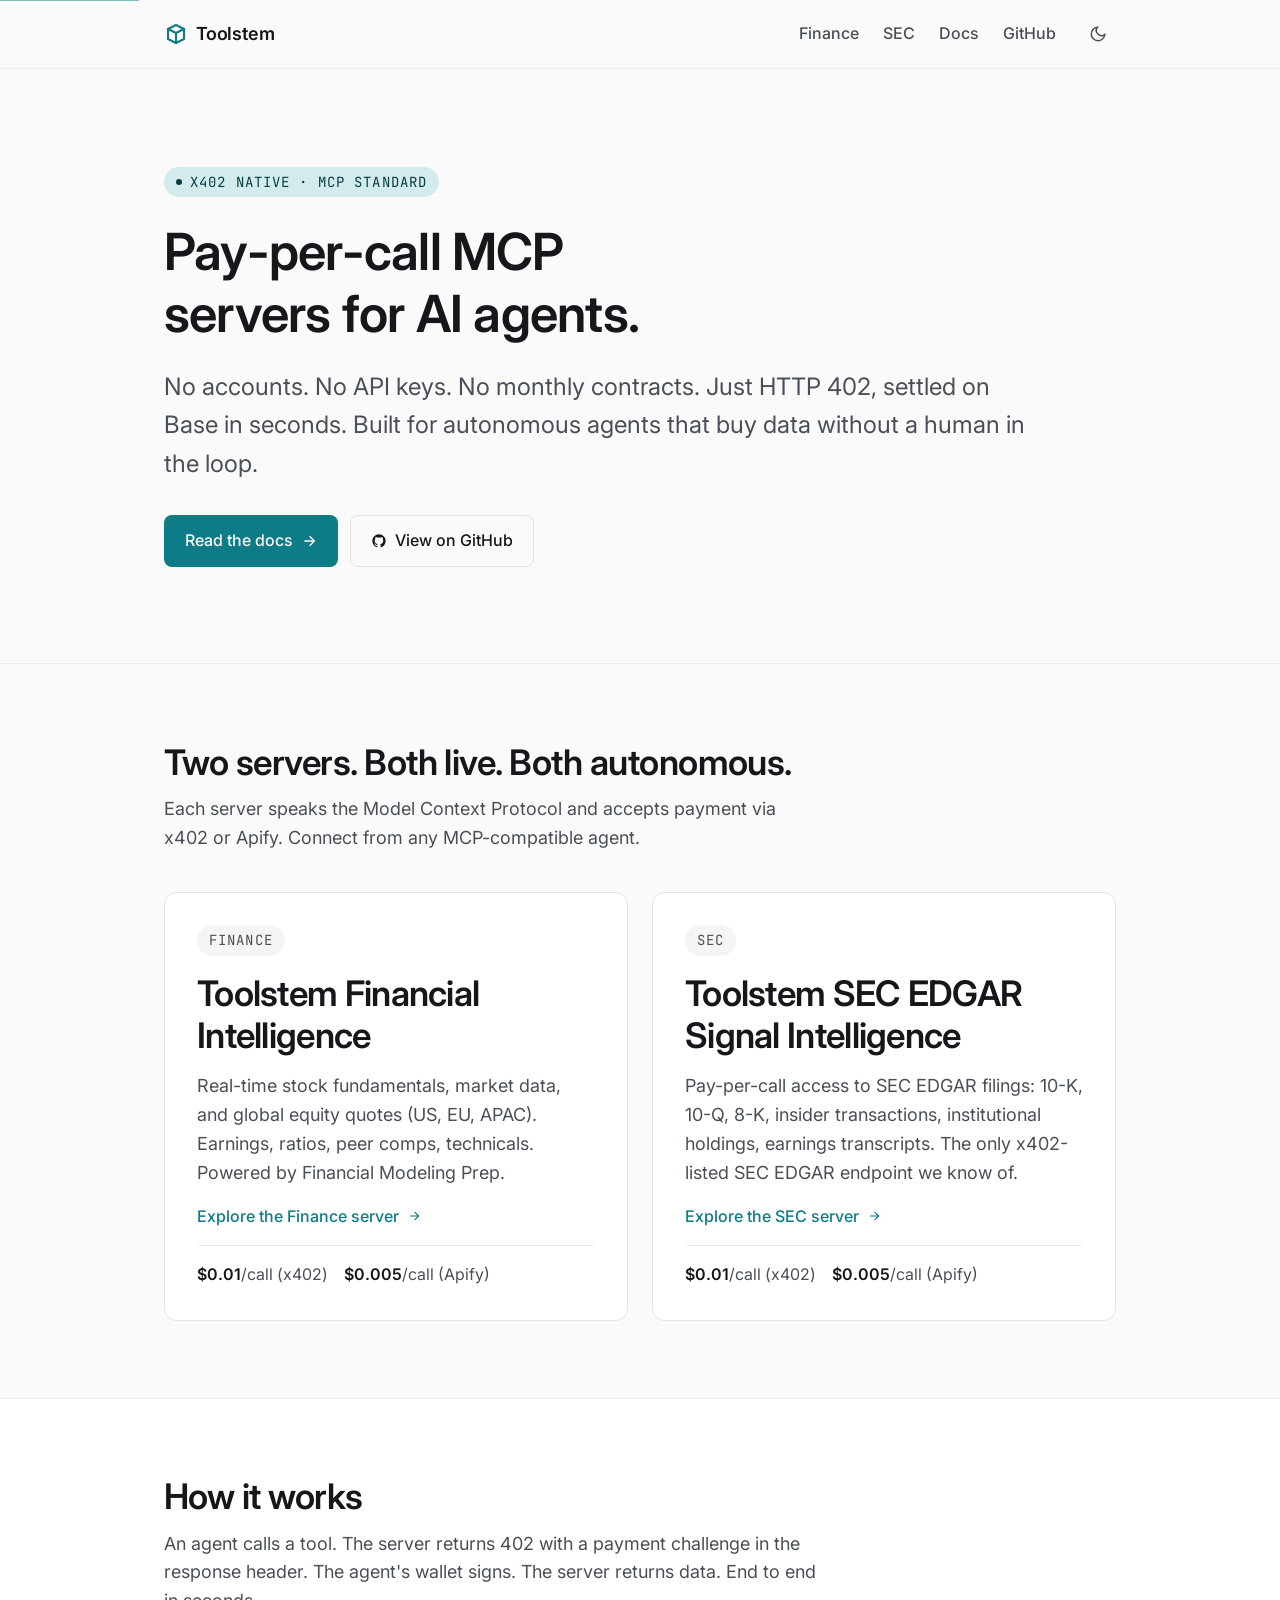
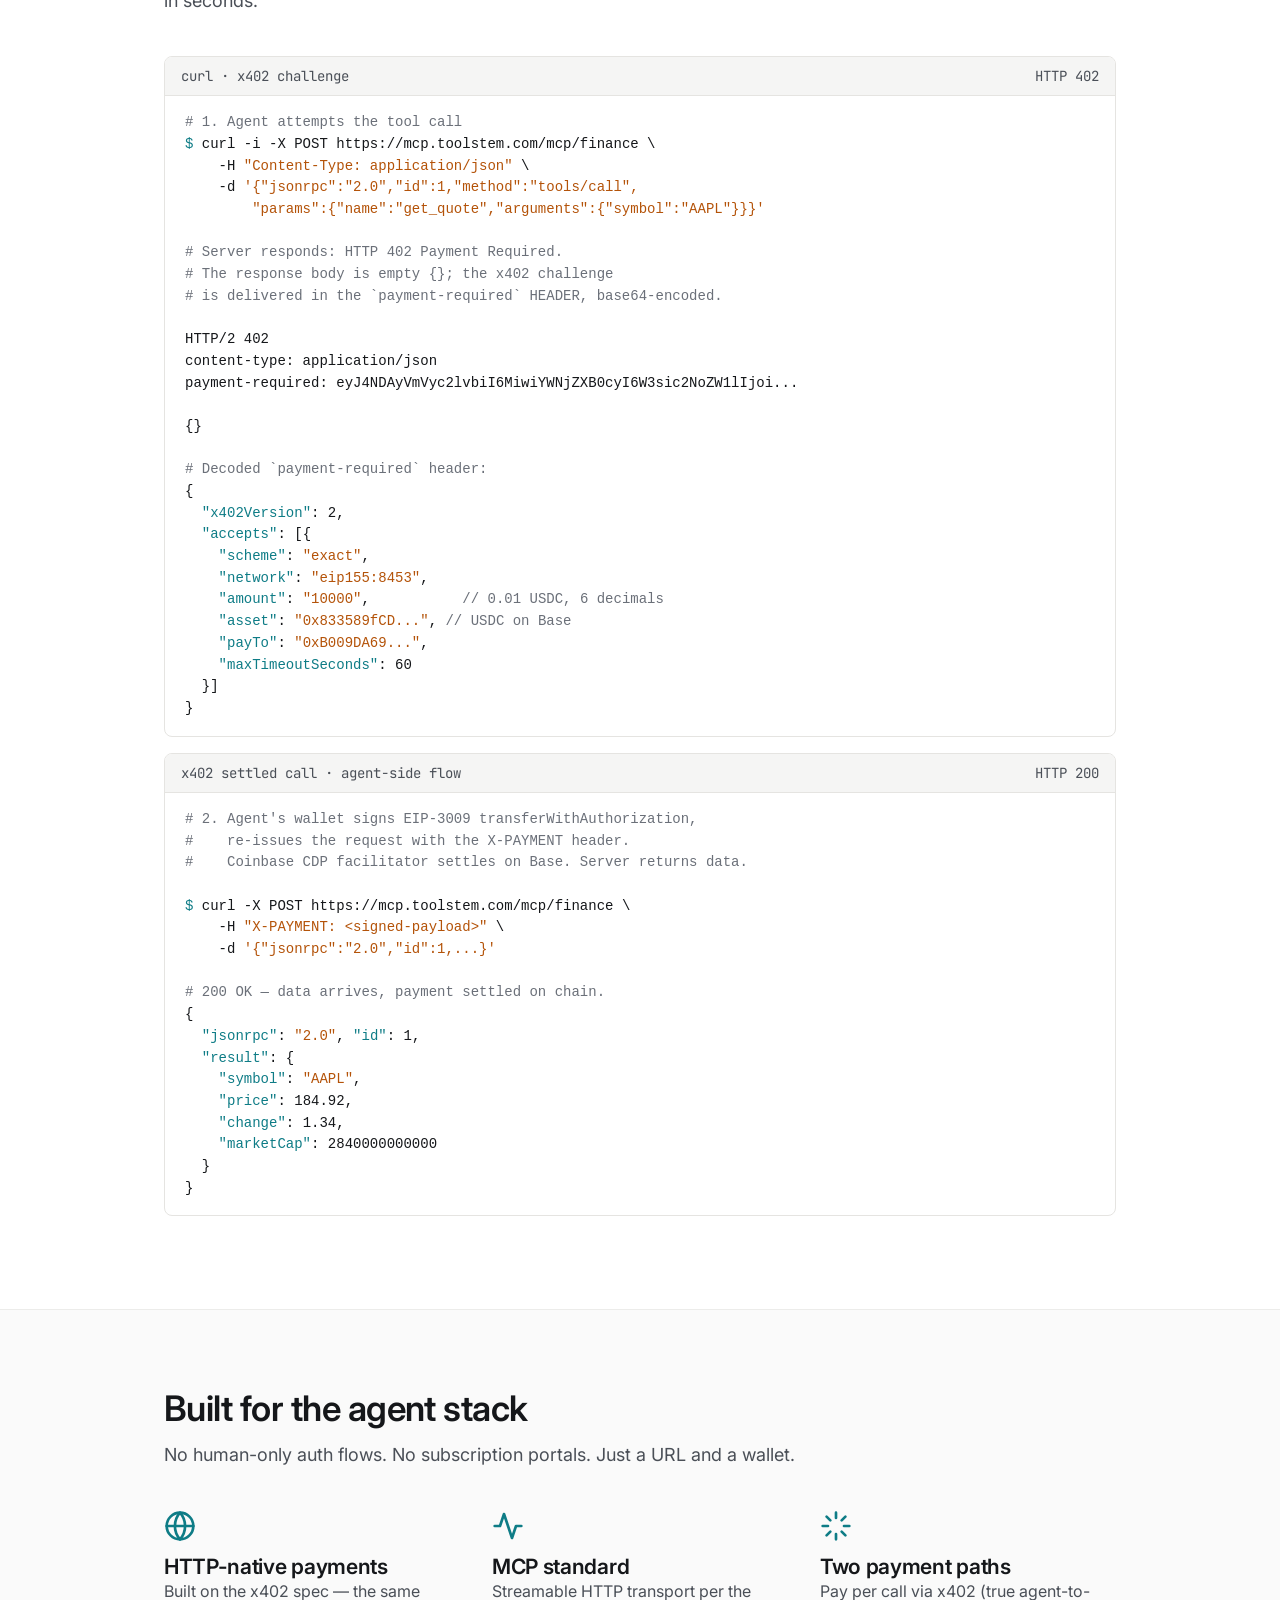
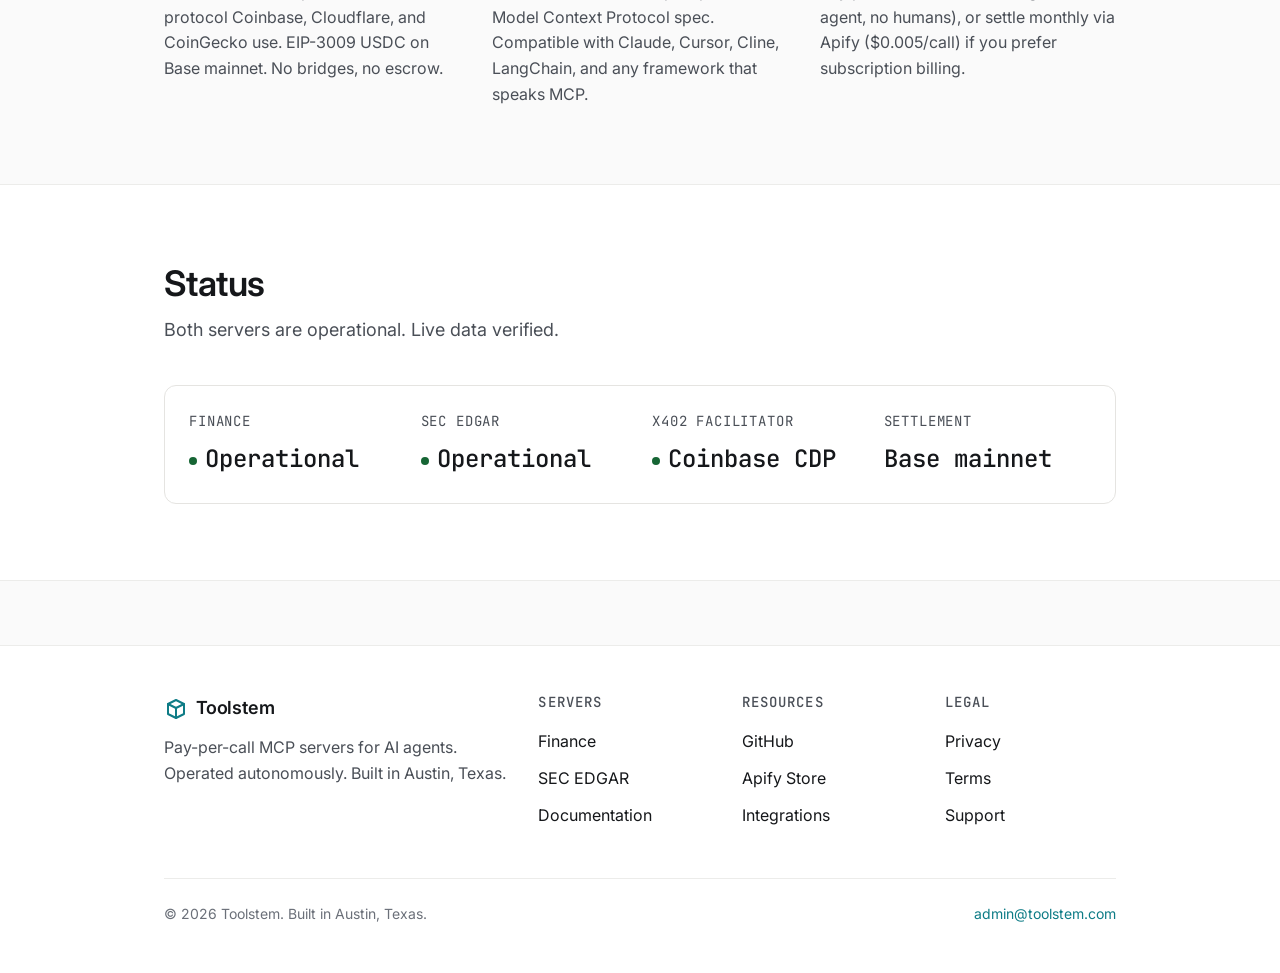
==== index.html @ beed5063 "Initial site deploy" ====
<!DOCTYPE html>
<html lang="en">
<head>
  <meta charset="UTF-8">
  <meta name="viewport" content="width=device-width, initial-scale=1.0">
  <title>Toolstem — Pay-per-call MCP servers for AI agents</title>
  <meta name="description" content="Pay-per-call MCP servers for autonomous AI agents. No accounts. No API keys. Just HTTP 402, settled in seconds on Base. Financial data and SEC EDGAR endpoints.">
  <meta property="og:title" content="Toolstem — Pay-per-call MCP servers for AI agents">
  <meta property="og:description" content="Pay-per-call MCP servers for autonomous AI agents. No accounts. No API keys. Just HTTP 402, settled in seconds on Base. Financial data and SEC EDGAR endpoints.">
  <meta property="og:type" content="website">
  <meta name="twitter:card" content="summary">
  <link rel="icon" type="image/svg+xml" href="/favicon.svg">
  <link rel="canonical" href="https://toolstem.com/">
  <meta property="og:url" content="https://toolstem.com/">
  <link rel="preconnect" href="https://fonts.googleapis.com">
  <link rel="preconnect" href="https://fonts.gstatic.com" crossorigin>
  <link rel="preload" as="style" href="https://fonts.googleapis.com/css2?family=Inter:wght@400;500;600;700&family=JetBrains+Mono:wght@400;500&display=swap">
  <link href="https://fonts.googleapis.com/css2?family=Inter:wght@400;500;600;700&family=JetBrains+Mono:wght@400;500&display=swap" rel="stylesheet">
  <link rel="stylesheet" href="/styles.css">
  <script>
    // Theme bootstrap (runs before paint to avoid flash)
    (function() {
      var t = (window.matchMedia && matchMedia('(prefers-color-scheme:dark)').matches) ? 'dark' : 'light';
      document.documentElement.setAttribute('data-theme', t);
    })();
  </script>
</head>
<body>
<a href="#main" class="skip-link">Skip to content</a>
<header class="site-header">
  <div class="container site-header__inner">
    <a href="/" class="site-header__brand" aria-label="Toolstem home">
      <svg viewBox="0 0 24 24" fill="none" stroke="currentColor" stroke-width="2" stroke-linecap="round" stroke-linejoin="round" aria-hidden="true">
        <path d="M4 7 L12 3 L20 7 L20 17 L12 21 L4 17 Z"/>
        <path d="M4 7 L12 11 L20 7"/>
        <path d="M12 11 L12 21"/>
      </svg>
      <span>Toolstem</span>
    </a>
    <button type="button" class="nav-toggle" data-nav-toggle aria-expanded="false" aria-controls="site-nav" aria-label="Toggle navigation menu">
      <svg width="20" height="20" viewBox="0 0 24 24" fill="none" stroke="currentColor" stroke-width="2" stroke-linecap="round" aria-hidden="true">
        <line x1="3" y1="6" x2="21" y2="6"/><line x1="3" y1="12" x2="21" y2="12"/><line x1="3" y1="18" x2="21" y2="18"/>
      </svg>
    </button>
    <nav class="site-nav" id="site-nav" aria-label="Primary">
      <a href="/finance/">Finance</a>
      <a href="/sec/">SEC</a>
      <a href="/docs/">Docs</a>
      <a href="https://github.com/toolstem" rel="noopener noreferrer">GitHub</a>
      <button type="button" class="theme-toggle" data-theme-toggle aria-label="Toggle dark mode">
        <svg width="18" height="18" viewBox="0 0 24 24" fill="none" stroke="currentColor" stroke-width="2" aria-hidden="true">
          <path d="M21 12.79A9 9 0 1 1 11.21 3 7 7 0 0 0 21 12.79z"/>
        </svg>
      </button>
    </nav>
  </div>
</header>

<main id="main">

<section class="hero">
  <div class="container">
    <span class="hero__eyebrow">x402 native · MCP standard</span>
    <h1>Pay-per-call MCP servers for AI&nbsp;agents.</h1>
    <p class="hero__lede">
      No accounts. No API keys. No monthly contracts.
      Just HTTP 402, settled on Base in seconds.
      Built for autonomous agents that buy data without a human in the loop.
    </p>
    <div class="hero__cta">
      <a href="/docs/" class="btn btn--primary">
        Read the docs
        <svg viewBox="0 0 24 24" fill="none" stroke="currentColor" stroke-width="2"><path d="M5 12h14M13 5l7 7-7 7"/></svg>
      </a>
      <a href="https://github.com/toolstem" rel="noopener" class="btn btn--ghost">
        <svg viewBox="0 0 24 24" fill="currentColor" stroke="none"><path d="M12 2C6.477 2 2 6.477 2 12c0 4.42 2.865 8.166 6.839 9.489.5.092.682-.217.682-.482 0-.237-.009-.866-.014-1.7-2.782.603-3.369-1.342-3.369-1.342-.454-1.155-1.11-1.462-1.11-1.462-.908-.62.069-.608.069-.608 1.003.07 1.531 1.03 1.531 1.03.892 1.529 2.341 1.087 2.91.832.092-.647.35-1.088.636-1.338-2.22-.253-4.555-1.11-4.555-4.943 0-1.091.39-1.984 1.029-2.682-.103-.253-.446-1.27.098-2.647 0 0 .84-.269 2.75 1.025A9.578 9.578 0 0112 6.836c.85.004 1.705.114 2.504.336 1.909-1.294 2.748-1.025 2.748-1.025.546 1.378.202 2.394.1 2.647.64.698 1.028 1.591 1.028 2.682 0 3.842-2.339 4.687-4.566 4.935.359.309.678.92.678 1.852 0 1.336-.012 2.415-.012 2.743 0 .267.18.578.688.48C19.137 20.163 22 16.418 22 12c0-5.523-4.477-10-10-10z"/></svg>
        View on GitHub
      </a>
    </div>
  </div>
</section>

<section class="products">
  <div class="container">
    <h2 class="section__title">Two servers. Both live. Both autonomous.</h2>
    <p class="section__lede">Each server speaks the Model Context Protocol and accepts payment via x402 or Apify. Connect from any MCP-compatible agent.</p>
    <div class="products__grid">
      <article class="product-card">
        <span class="product-card__tag">Finance</span>
        <h3>Toolstem Financial Intelligence</h3>
        <p>Real-time stock fundamentals, market data, and global equity quotes (US, EU, APAC). Earnings, ratios, peer comps, technicals. Powered by Financial Modeling Prep.</p>
        <a href="/finance/" class="product-card__link">
          Explore the Finance server
          <svg viewBox="0 0 24 24" fill="none" stroke="currentColor" stroke-width="2"><path d="M5 12h14M13 5l7 7-7 7"/></svg>
        </a>
        <div class="product-card__meta">
          <span><strong>$0.01</strong>/call (x402)</span>
          <span><strong>$0.005</strong>/call (Apify)</span>
        </div>
      </article>
      <article class="product-card">
        <span class="product-card__tag">SEC</span>
        <h3>Toolstem SEC EDGAR Signal Intelligence</h3>
        <p>Pay-per-call access to SEC EDGAR filings: 10-K, 10-Q, 8-K, insider transactions, institutional holdings, earnings transcripts. The only x402-listed SEC EDGAR endpoint we know of.</p>
        <a href="/sec/" class="product-card__link">
          Explore the SEC server
          <svg viewBox="0 0 24 24" fill="none" stroke="currentColor" stroke-width="2"><path d="M5 12h14M13 5l7 7-7 7"/></svg>
        </a>
        <div class="product-card__meta">
          <span><strong>$0.01</strong>/call (x402)</span>
          <span><strong>$0.005</strong>/call (Apify)</span>
        </div>
      </article>
    </div>
  </div>
</section>

<section class="section section--alt">
  <div class="container">
    <h2 class="section__title">How it works</h2>
    <p class="section__lede">An agent calls a tool. The server returns 402 with a payment challenge in the response header. The agent's wallet signs. The server returns data. End to end in seconds.</p>

    <div class="code-block">
      <div class="code-block__header">
        <span>curl · x402 challenge</span>
        <span>HTTP 402</span>
      </div>
<pre><code><span class="cmt"># 1. Agent attempts the tool call</span>
<span class="kw">$</span> curl -i -X POST https://mcp.toolstem.com/mcp/finance \
    -H <span class="str">"Content-Type: application/json"</span> \
    -d <span class="str">'{"jsonrpc":"2.0","id":1,"method":"tools/call",
        "params":{"name":"get_quote","arguments":{"symbol":"AAPL"}}}'</span>

<span class="cmt"># Server responds: HTTP 402 Payment Required.
# The response body is empty {}; the x402 challenge
# is delivered in the `payment-required` HEADER, base64-encoded.</span>

HTTP/2 402
content-type: application/json
payment-required: eyJ4NDAyVmVyc2lvbiI6MiwiYWNjZXB0cyI6W3sic2NoZW1lIjoi...

{}

<span class="cmt"># Decoded `payment-required` header:</span>
{
  <span class="kw">"x402Version"</span>: 2,
  <span class="kw">"accepts"</span>: [{
    <span class="kw">"scheme"</span>: <span class="str">"exact"</span>,
    <span class="kw">"network"</span>: <span class="str">"eip155:8453"</span>,
    <span class="kw">"amount"</span>: <span class="str">"10000"</span>,           <span class="cmt">// 0.01 USDC, 6 decimals</span>
    <span class="kw">"asset"</span>: <span class="str">"0x833589fCD..."</span>, <span class="cmt">// USDC on Base</span>
    <span class="kw">"payTo"</span>: <span class="str">"0xB009DA69..."</span>,
    <span class="kw">"maxTimeoutSeconds"</span>: 60
  }]
}</code></pre>
    </div>

    <div class="code-block">
      <div class="code-block__header">
        <span>x402 settled call · agent-side flow</span>
        <span>HTTP 200</span>
      </div>
<pre><code><span class="cmt"># 2. Agent's wallet signs EIP-3009 transferWithAuthorization,
#    re-issues the request with the X-PAYMENT header.
#    Coinbase CDP facilitator settles on Base. Server returns data.</span>

<span class="kw">$</span> curl -X POST https://mcp.toolstem.com/mcp/finance \
    -H <span class="str">"X-PAYMENT: &lt;signed-payload&gt;"</span> \
    -d <span class="str">'{"jsonrpc":"2.0","id":1,...}'</span>

<span class="cmt"># 200 OK — data arrives, payment settled on chain.</span>
{
  <span class="kw">"jsonrpc"</span>: <span class="str">"2.0"</span>, <span class="kw">"id"</span>: 1,
  <span class="kw">"result"</span>: {
    <span class="kw">"symbol"</span>: <span class="str">"AAPL"</span>,
    <span class="kw">"price"</span>: 184.92,
    <span class="kw">"change"</span>: 1.34,
    <span class="kw">"marketCap"</span>: 2840000000000
  }
}</code></pre>
    </div>
  </div>
</section>

<section class="section">
  <div class="container">
    <h2 class="section__title">Built for the agent stack</h2>
    <p class="section__lede">No human-only auth flows. No subscription portals. Just a URL and a wallet.</p>
    <div class="features">
      <div class="feature">
        <div class="feature__icon">
          <svg viewBox="0 0 24 24" fill="none" stroke="currentColor" stroke-width="2" stroke-linecap="round" stroke-linejoin="round" width="32" height="32"><circle cx="12" cy="12" r="10"/><path d="M2 12h20M12 2a15 15 0 010 20M12 2a15 15 0 000 20"/></svg>
        </div>
        <h3>HTTP-native payments</h3>
        <p>Built on the x402 spec — the same protocol Coinbase, Cloudflare, and CoinGecko use. EIP-3009 USDC on Base mainnet. No bridges, no escrow.</p>
      </div>
      <div class="feature">
        <div class="feature__icon">
          <svg viewBox="0 0 24 24" fill="none" stroke="currentColor" stroke-width="2" stroke-linecap="round" stroke-linejoin="round" width="32" height="32"><polyline points="22 12 18 12 15 21 9 3 6 12 2 12"/></svg>
        </div>
        <h3>MCP standard</h3>
        <p>Streamable HTTP transport per the Model Context Protocol spec. Compatible with Claude, Cursor, Cline, LangChain, and any framework that speaks MCP.</p>
      </div>
      <div class="feature">
        <div class="feature__icon">
          <svg viewBox="0 0 24 24" fill="none" stroke="currentColor" stroke-width="2" stroke-linecap="round" stroke-linejoin="round" width="32" height="32"><path d="M12 2v4M12 18v4M4.93 4.93l2.83 2.83M16.24 16.24l2.83 2.83M2 12h4M18 12h4M4.93 19.07l2.83-2.83M16.24 7.76l2.83-2.83"/></svg>
        </div>
        <h3>Two payment paths</h3>
        <p>Pay per call via x402 (true agent-to-agent, no humans), or settle monthly via Apify ($0.005/call) if you prefer subscription billing.</p>
      </div>
    </div>
  </div>
</section>

<section class="section section--alt">
  <div class="container">
    <h2 class="section__title">Status</h2>
    <p class="section__lede">Both servers are operational. Live data verified.</p>
    <div class="status-row">
      <div class="status-cell">
        <div class="status-cell__label">Finance</div>
        <div class="status-cell__value status-cell__value--ok">Operational</div>
      </div>
      <div class="status-cell">
        <div class="status-cell__label">SEC EDGAR</div>
        <div class="status-cell__value status-cell__value--ok">Operational</div>
      </div>
      <div class="status-cell">
        <div class="status-cell__label">x402 facilitator</div>
        <div class="status-cell__value status-cell__value--ok">Coinbase CDP</div>
      </div>
      <div class="status-cell">
        <div class="status-cell__label">Settlement</div>
        <div class="status-cell__value">Base mainnet</div>
      </div>
    </div>
  </div>
</section>

</main>
<footer class="site-footer">
  <div class="container">
    <div class="site-footer__grid">
      <div class="site-footer__brand">
        <a href="/" class="site-header__brand">
          <svg viewBox="0 0 24 24" fill="none" stroke="currentColor" stroke-width="2" stroke-linecap="round" stroke-linejoin="round" aria-hidden="true" width="20" height="20">
            <path d="M4 7 L12 3 L20 7 L20 17 L12 21 L4 17 Z"/>
            <path d="M4 7 L12 11 L20 7"/>
            <path d="M12 11 L12 21"/>
          </svg>
          <span>Toolstem</span>
        </a>
        <p>Pay-per-call MCP servers for AI agents. Operated autonomously. Built in Austin, Texas.</p>
      </div>
      <nav class="footer-col" aria-label="Servers">
        <h2 class="footer-col__heading">Servers</h2>
        <ul>
          <li><a href="/finance/">Finance</a></li>
          <li><a href="/sec/">SEC EDGAR</a></li>
          <li><a href="/docs/">Documentation</a></li>
        </ul>
      </nav>
      <nav class="footer-col" aria-label="Resources">
        <h2 class="footer-col__heading">Resources</h2>
        <ul>
          <li><a href="https://github.com/toolstem" rel="noopener noreferrer">GitHub</a></li>
          <li><a href="https://apify.com/toolstem" rel="noopener noreferrer">Apify Store</a></li>
          <li><a href="/docs/#integrations">Integrations</a></li>
        </ul>
      </nav>
      <nav class="footer-col" aria-label="Legal">
        <h2 class="footer-col__heading">Legal</h2>
        <ul>
          <li><a href="/privacy/">Privacy</a></li>
          <li><a href="/terms/">Terms</a></li>
          <li><a href="/support/">Support</a></li>
        </ul>
      </nav>
    </div>
    <div class="site-footer__bottom">
      <span>© 2026 Toolstem. Built in Austin, Texas.</span>
      <span><a href="mailto:admin@toolstem.com">admin@toolstem.com</a></span>
    </div>
  </div>
</footer>

<script>// Theme toggle (in-memory only, sandbox-safe) + mobile nav drawer
(function () {
  var root = document.documentElement;

  function setTheme(t) {
    root.setAttribute('data-theme', t);
    var btn = document.querySelector('[data-theme-toggle]');
    if (btn) btn.setAttribute('aria-label', 'Switch to ' + (t === 'dark' ? 'light' : 'dark') + ' mode');
  }

  document.addEventListener('click', function (e) {
    var tt = e.target.closest('[data-theme-toggle]');
    if (tt) {
      var current = root.getAttribute('data-theme') || (matchMedia('(prefers-color-scheme:dark)').matches ? 'dark' : 'light');
      setTheme(current === 'dark' ? 'light' : 'dark');
      return;
    }
    var navBtn = e.target.closest('[data-nav-toggle]');
    if (navBtn) {
      var nav = document.getElementById('site-nav');
      if (nav) {
        var open = nav.classList.toggle('site-nav--open');
        navBtn.setAttribute('aria-expanded', open ? 'true' : 'false');
      }
      return;
    }
  });

  // Close nav when a link is clicked (mobile)
  document.addEventListener('click', function (e) {
    if (e.target.closest('#site-nav a')) {
      var nav = document.getElementById('site-nav');
      if (nav && nav.classList.contains('site-nav--open')) {
        nav.classList.remove('site-nav--open');
        var btn = document.querySelector('[data-nav-toggle]');
        if (btn) btn.setAttribute('aria-expanded', 'false');
      }
    }
  });
})();
</script>
</body>
</html>
---- styles.css ----
/* Toolstem — design tokens & base */
:root,
[data-theme='light'] {
  --text-xs: clamp(0.75rem, 0.7rem + 0.25vw, 0.875rem);
  --text-sm: clamp(0.875rem, 0.8rem + 0.35vw, 1rem);
  --text-base: clamp(1rem, 0.95rem + 0.25vw, 1.125rem);
  --text-lg: clamp(1.125rem, 1rem + 0.75vw, 1.5rem);
  --text-xl: clamp(1.5rem, 1.2rem + 1.25vw, 2.25rem);
  --text-2xl: clamp(2rem, 1.2rem + 2.5vw, 3.5rem);
  --text-3xl: clamp(2.5rem, 1rem + 4vw, 5rem);

  --space-1: 0.25rem;  --space-2: 0.5rem;   --space-3: 0.75rem;
  --space-4: 1rem;     --space-5: 1.25rem;  --space-6: 1.5rem;
  --space-8: 2rem;     --space-10: 2.5rem;  --space-12: 3rem;
  --space-16: 4rem;    --space-20: 5rem;    --space-24: 6rem;

  /* Custom palette — engineering / financial / x402-native.
     Cool slate base, single primary accent (teal-cyan that matches x402 ecosystem),
     warm-amber for x402 highlights (a nod to Coinbase orange without being it). */
  --color-bg: #fafafa;
  --color-surface: #ffffff;
  --color-surface-2: #f5f5f4;
  --color-surface-offset: #efeeec;
  --color-border: #e5e4e1;
  --color-divider: #ececea;

  --color-text: #15171a;
  --color-text-muted: #4a4f57;          /* darkened for AA contrast (was #5b6068) */
  --color-text-faint: #6b7079;          /* darkened for AA contrast (was #989ba1) */
  --color-text-inverse: #fafafa;

  --color-primary: #0e7c86;          /* x402 teal */
  --color-primary-hover: #0a5a62;
  --color-primary-active: #073e44;
  --color-primary-highlight: #d4ebee;

  --color-accent: #b45309;           /* warm amber for x402 callouts */
  --color-accent-hover: #92400e;
  --color-success: #166534;
  --color-error: #991b1b;

  --radius-sm: 0.25rem;
  --radius-md: 0.5rem;
  --radius-lg: 0.75rem;
  --radius-full: 9999px;

  --transition: 180ms cubic-bezier(0.16, 1, 0.3, 1);

  --shadow-sm: 0 1px 2px rgba(20, 22, 25, 0.05);
  --shadow-md: 0 4px 12px rgba(20, 22, 25, 0.07);
  --shadow-lg: 0 12px 32px rgba(20, 22, 25, 0.10);

  --content-narrow: 720px;
  --content-default: 1000px;
  --content-wide: 1200px;

  --font-body: 'Inter', -apple-system, BlinkMacSystemFont, 'Segoe UI', system-ui, sans-serif;
  --font-display: 'Inter', sans-serif;
  --font-mono: 'JetBrains Mono', ui-monospace, 'SF Mono', Menlo, monospace;
}

[data-theme='dark'] {
  --color-bg: #0a0b0d;
  --color-surface: #111316;
  --color-surface-2: #16191d;
  --color-surface-offset: #1c2025;
  --color-border: #2a2e34;
  --color-divider: #1f2227;

  --color-text: #e8eaed;
  --color-text-muted: #b0b4ba;          /* lightened for AA contrast (was #9aa0a6) */
  --color-text-faint: #80858c;          /* lightened for AA contrast (was #5f6368) */
  --color-text-inverse: #0a0b0d;

  --color-primary: #4fb8c2;
  --color-primary-hover: #6ec8d2;
  --color-primary-active: #2d97a1;
  --color-primary-highlight: #1a3a3e;

  --color-accent: #f59e0b;
  --color-accent-hover: #fbbf24;
  --color-success: #4ade80;
  --color-error: #f87171;

  --shadow-sm: 0 1px 2px rgba(0, 0, 0, 0.3);
  --shadow-md: 0 4px 12px rgba(0, 0, 0, 0.4);
  --shadow-lg: 0 12px 32px rgba(0, 0, 0, 0.5);
}

@media (prefers-color-scheme: dark) {
  :root:not([data-theme]) {
    --color-bg: #0a0b0d;
    --color-surface: #111316;
    --color-surface-2: #16191d;
    --color-surface-offset: #1c2025;
    --color-border: #2a2e34;
    --color-divider: #1f2227;
    --color-text: #e8eaed;
    --color-text-muted: #b0b4ba;
    --color-text-faint: #80858c;
    --color-text-inverse: #0a0b0d;
    --color-primary: #4fb8c2;
    --color-primary-hover: #6ec8d2;
    --color-primary-active: #2d97a1;
    --color-primary-highlight: #1a3a3e;
    --color-accent: #f59e0b;
    --color-accent-hover: #fbbf24;
    --color-success: #4ade80;
    --color-error: #f87171;
  }
}

/* base reset */
*, *::before, *::after { box-sizing: border-box; margin: 0; padding: 0; }
html {
  -webkit-text-size-adjust: none; text-size-adjust: none;
  -webkit-font-smoothing: antialiased; -moz-osx-font-smoothing: grayscale;
  text-rendering: optimizeLegibility; scroll-behavior: smooth;
  scroll-padding-top: var(--space-16);
}
body {
  min-height: 100dvh; line-height: 1.6;
  font-family: var(--font-body); font-size: var(--text-base);
  color: var(--color-text); background-color: var(--color-bg);
}
img, picture, video, canvas, svg { display: block; max-width: 100%; height: auto; }
input, button, textarea, select { font: inherit; color: inherit; }
button { cursor: pointer; background: none; border: none; }
h1, h2, h3, h4, h5, h6 { text-wrap: balance; line-height: 1.2; font-family: var(--font-display); font-weight: 600; letter-spacing: -0.015em; }
p, li, figcaption { text-wrap: pretty; max-width: 72ch; }
a { color: var(--color-primary); text-decoration: none; }
a:hover { color: var(--color-primary-hover); text-decoration: underline; text-underline-offset: 3px; }
::selection { background: var(--color-primary-highlight); color: var(--color-text); }
:focus-visible { outline: 2px solid var(--color-primary); outline-offset: 3px; border-radius: var(--radius-sm); }
@media (prefers-reduced-motion: reduce) {
  *, *::before, *::after { animation-duration: 0.01ms !important; transition-duration: 0.01ms !important; scroll-behavior: auto !important; }
}
a, button, [role='button'], input, textarea, select {
  transition: color var(--transition), background var(--transition), border-color var(--transition), box-shadow var(--transition);
}
.sr-only { position: absolute; width: 1px; height: 1px; padding: 0; margin: -1px; overflow: hidden; clip: rect(0,0,0,0); white-space: nowrap; }

/* Skip link for keyboard users */
.skip-link {
  position: absolute; top: 0; left: 0;
  padding: var(--space-3) var(--space-4);
  background: var(--color-primary); color: var(--color-text-inverse);
  font-size: var(--text-sm); font-weight: 500;
  text-decoration: none; border-radius: 0 0 var(--radius-md) 0;
  transform: translateY(-100%);
  z-index: 100;
}
.skip-link:focus { transform: translateY(0); color: var(--color-text-inverse); text-decoration: none; }

/* ─── layout ─── */
.container { max-width: var(--content-default); margin-inline: auto; padding-inline: var(--space-6); }
.container--wide { max-width: var(--content-wide); }
.container--narrow { max-width: var(--content-narrow); }

/* ─── header ─── */
.site-header {
  position: sticky; top: 0; z-index: 50;
  background: color-mix(in oklab, var(--color-bg) 88%, transparent);
  backdrop-filter: blur(12px);
  border-bottom: 1px solid var(--color-divider);
}
.site-header__inner {
  display: flex; align-items: center; justify-content: space-between;
  padding-block: var(--space-4);
}
.site-header__brand {
  display: flex; align-items: center; gap: var(--space-2);
  font-family: var(--font-display); font-weight: 600;
  font-size: var(--text-base); letter-spacing: -0.01em;
  color: var(--color-text); text-decoration: none;
}
.site-header__brand:hover { color: var(--color-primary); text-decoration: none; }
.site-header__brand svg { width: 24px; height: 24px; color: var(--color-primary); }
.site-nav { display: flex; align-items: center; gap: var(--space-6); }
.site-nav a { color: var(--color-text-muted); font-size: var(--text-sm); font-weight: 500; text-decoration: none; }
.site-nav a:hover { color: var(--color-text); text-decoration: none; }
.theme-toggle {
  display: inline-flex; align-items: center; justify-content: center;
  width: 36px; height: 36px; border-radius: var(--radius-md);
  color: var(--color-text-muted);
}
.theme-toggle:hover { color: var(--color-text); background: var(--color-surface-2); }
.nav-toggle {
  display: none;
  width: 40px; height: 40px;
  align-items: center; justify-content: center;
  border-radius: var(--radius-md);
  color: var(--color-text);
}
.nav-toggle:hover { background: var(--color-surface-2); }
@media (max-width: 720px) {
  .nav-toggle { display: inline-flex; }
  .site-nav {
    position: absolute; top: 100%; left: 0; right: 0;
    flex-direction: column; align-items: stretch; gap: 0;
    background: var(--color-surface);
    border-bottom: 1px solid var(--color-divider);
    padding: var(--space-2) var(--space-6) var(--space-4);
    box-shadow: var(--shadow-md);
    transform: translateY(-8px); opacity: 0; pointer-events: none;
    transition: transform var(--transition), opacity var(--transition);
  }
  .site-nav--open {
    transform: translateY(0); opacity: 1; pointer-events: auto;
  }
  .site-nav a {
    padding: var(--space-3) 0;
    border-bottom: 1px solid var(--color-divider);
    font-size: var(--text-base);
  }
  .site-nav a:last-of-type { border-bottom: none; }
  .theme-toggle { align-self: flex-start; margin-top: var(--space-2); }
}

/* ─── buttons ─── */
.btn {
  display: inline-flex; align-items: center; gap: var(--space-2);
  padding: var(--space-3) var(--space-5);
  font-size: var(--text-sm); font-weight: 500;
  border-radius: var(--radius-md);
  border: 1px solid transparent;
  text-decoration: none;
  white-space: nowrap;
}
.btn--primary { background: var(--color-primary); color: var(--color-text-inverse); }
.btn--primary:hover { background: var(--color-primary-hover); color: var(--color-text-inverse); text-decoration: none; }
.btn--ghost { color: var(--color-text); border-color: var(--color-border); }
.btn--ghost:hover { background: var(--color-surface-2); color: var(--color-text); text-decoration: none; }
.btn svg { width: 16px; height: 16px; }

/* ─── hero ─── */
.hero {
  padding-block: clamp(var(--space-12), 8vw, var(--space-24));
  border-bottom: 1px solid var(--color-divider);
}
.hero__eyebrow {
  display: inline-flex; align-items: center; gap: var(--space-2);
  padding: var(--space-1) var(--space-3);
  font-family: var(--font-mono); font-size: var(--text-xs);
  text-transform: uppercase; letter-spacing: 0.08em;
  color: var(--color-primary-active);              /* darker variant for AA contrast on highlight bg */
  background: var(--color-primary-highlight);
  border-radius: var(--radius-full);
  margin-bottom: var(--space-6);
}
[data-theme='dark'] .hero__eyebrow { color: var(--color-primary-hover); }
.hero__eyebrow::before { content: ''; width: 6px; height: 6px; border-radius: 50%; background: currentColor; }
.hero h1 {
  font-size: var(--text-2xl);
  margin-bottom: var(--space-6);
  max-width: 18ch;
}
.hero__lede {
  font-size: var(--text-lg);
  color: var(--color-text-muted);
  max-width: 60ch;
  margin-bottom: var(--space-8);
}
.hero__cta { display: flex; gap: var(--space-3); flex-wrap: wrap; }

/* ─── code blocks ─── */
.code-block {
  background: var(--color-surface);
  border: 1px solid var(--color-border);
  border-radius: var(--radius-md);
  overflow: hidden;
  font-family: var(--font-mono);
  font-size: var(--text-sm);
  margin-block: var(--space-4);
}
.code-block__header {
  display: flex; align-items: center; justify-content: space-between;
  padding: var(--space-2) var(--space-4);
  background: var(--color-surface-2);
  border-bottom: 1px solid var(--color-border);
  color: var(--color-text-muted);
  font-size: var(--text-xs);
  font-family: var(--font-mono);
}
.code-block pre {
  padding: var(--space-4) var(--space-5);
  overflow-x: auto;
  line-height: 1.55;
  font-size: 0.875rem;
  color: var(--color-text);
}
.code-block code { font-family: inherit; }
.code-block .kw { color: var(--color-primary); }
.code-block .str { color: var(--color-accent); }
.code-block .cmt { color: var(--color-text-faint); }

/* ─── product grid ─── */
.products {
  padding-block: clamp(var(--space-12), 6vw, var(--space-20));
}
.products__grid {
  display: grid; grid-template-columns: repeat(2, 1fr);
  gap: var(--space-6);
}
@media (max-width: 720px) { .products__grid { grid-template-columns: 1fr; } }
.product-card {
  background: var(--color-surface);
  border: 1px solid var(--color-border);
  border-radius: var(--radius-lg);
  padding: var(--space-8);
  display: flex; flex-direction: column; gap: var(--space-4);
  transition: border-color var(--transition), box-shadow var(--transition);
}
.product-card:hover { border-color: var(--color-primary); box-shadow: var(--shadow-md); }
.product-card__tag {
  display: inline-block; align-self: flex-start;
  padding: var(--space-1) var(--space-3);
  font-family: var(--font-mono); font-size: var(--text-xs);
  text-transform: uppercase; letter-spacing: 0.08em;
  color: var(--color-text-muted);
  background: var(--color-surface-2);
  border-radius: var(--radius-full);
}
.product-card h3 {
  font-size: var(--text-xl);
  letter-spacing: -0.02em;
}
.product-card p { color: var(--color-text-muted); }
.product-card__meta {
  display: flex; gap: var(--space-4); flex-wrap: wrap;
  font-size: var(--text-sm); color: var(--color-text-muted);
  margin-top: auto; padding-top: var(--space-4);
  border-top: 1px solid var(--color-divider);
}
.product-card__meta strong { color: var(--color-text); font-weight: 600; }
.product-card__link {
  display: inline-flex; align-items: center; gap: var(--space-2);
  color: var(--color-primary); font-size: var(--text-sm); font-weight: 500;
}
.product-card__link svg { width: 14px; height: 14px; }

/* ─── section ─── */
.section { padding-block: clamp(var(--space-12), 6vw, var(--space-20)); }
.section--alt { background: var(--color-surface); border-block: 1px solid var(--color-divider); }
.section__title { font-size: var(--text-xl); margin-bottom: var(--space-3); }
.section__lede { font-size: var(--text-base); color: var(--color-text-muted); margin-bottom: var(--space-10); max-width: 60ch; }

/* ─── feature row ─── */
.features {
  display: grid; grid-template-columns: repeat(3, 1fr);
  gap: var(--space-8);
}
@media (max-width: 800px) { .features { grid-template-columns: 1fr; gap: var(--space-6); } }
.feature h4 { font-size: var(--text-base); font-weight: 600; margin-bottom: var(--space-2); }
.feature p { font-size: var(--text-sm); color: var(--color-text-muted); }
.feature__icon {
  width: 32px; height: 32px;
  display: inline-flex; align-items: center; justify-content: center;
  margin-bottom: var(--space-3);
  color: var(--color-primary);
}

/* ─── status row ─── */
.status-row {
  display: grid; grid-template-columns: repeat(4, 1fr);
  gap: var(--space-6);
  padding: var(--space-6);
  background: var(--color-surface);
  border: 1px solid var(--color-border);
  border-radius: var(--radius-lg);
}
@media (max-width: 720px) { .status-row { grid-template-columns: repeat(2, 1fr); } }
.status-cell__label {
  font-family: var(--font-mono); font-size: var(--text-xs);
  text-transform: uppercase; letter-spacing: 0.06em;
  color: var(--color-text-muted);
  margin-bottom: var(--space-2);
}
.status-cell__value {
  font-family: var(--font-mono); font-size: var(--text-lg);
  color: var(--color-text); font-weight: 500;
}
.status-cell__value--ok::before {
  content: ''; display: inline-block; width: 8px; height: 8px;
  border-radius: 50%; background: var(--color-success);
  margin-right: var(--space-2); vertical-align: middle;
}

/* ─── integrations ─── */
.integrations {
  display: grid; grid-template-columns: repeat(auto-fit, minmax(220px, 1fr));
  gap: var(--space-4);
}
.integration {
  padding: var(--space-5);
  background: var(--color-surface);
  border: 1px solid var(--color-border);
  border-radius: var(--radius-md);
}
.integration h4 { font-size: var(--text-sm); font-weight: 600; margin-bottom: var(--space-2); }
.integration p { font-size: var(--text-xs); color: var(--color-text-muted); margin-bottom: var(--space-3); }
.integration__code {
  font-family: var(--font-mono); font-size: var(--text-xs);
  padding: var(--space-2) var(--space-3);
  background: var(--color-surface-2);
  border-radius: var(--radius-sm);
  color: var(--color-text);
  overflow-x: auto;
}

/* ─── footer ─── */
.site-footer {
  padding-block: var(--space-12);
  border-top: 1px solid var(--color-divider);
  background: var(--color-surface);
  margin-top: var(--space-16);
}
.site-footer__grid {
  display: grid; grid-template-columns: 2fr 1fr 1fr 1fr;
  gap: var(--space-8);
  margin-bottom: var(--space-12);
}
@media (max-width: 720px) {
  .site-footer__grid { grid-template-columns: 1fr 1fr; }
}
.site-footer__brand p { font-size: var(--text-sm); color: var(--color-text-muted); margin-top: var(--space-3); max-width: 36ch; }
.footer-col__heading {
  font-family: var(--font-mono); font-size: var(--text-xs);
  text-transform: uppercase; letter-spacing: 0.08em;
  color: var(--color-text-muted);
  margin-bottom: var(--space-4); font-weight: 500;
}
.footer-col ul { list-style: none; display: flex; flex-direction: column; gap: var(--space-2); }
.footer-col a { color: var(--color-text); font-size: var(--text-sm); }
.footer-col a:hover { color: var(--color-primary); }
.site-footer__bottom {
  padding-top: var(--space-6); border-top: 1px solid var(--color-divider);
  font-size: var(--text-xs); color: var(--color-text-faint);
  display: flex; justify-content: space-between; gap: var(--space-4); flex-wrap: wrap;
}

/* ─── prose (privacy/terms) ─── */
.prose { max-width: 68ch; }
.prose h1 { font-size: var(--text-xl); margin-bottom: var(--space-4); }
.prose h2 { font-size: var(--text-lg); margin-top: var(--space-10); margin-bottom: var(--space-3); }
.prose h3 { font-size: var(--text-base); margin-top: var(--space-6); margin-bottom: var(--space-2); }
.prose p, .prose ul, .prose ol { margin-bottom: var(--space-4); color: var(--color-text); }
.prose ul, .prose ol { padding-left: var(--space-6); }
.prose li { margin-bottom: var(--space-2); }
.prose strong { font-weight: 600; }
.prose code {
  font-family: var(--font-mono); font-size: 0.875em;
  padding: 0.1em 0.4em; background: var(--color-surface-2);
  border-radius: var(--radius-sm);
}
.prose hr { border: 0; border-top: 1px solid var(--color-divider); margin-block: var(--space-8); }
.prose .meta {
  font-size: var(--text-xs); color: var(--color-text-muted);
  font-family: var(--font-mono); margin-bottom: var(--space-8);
}

/* ─── tables (docs) ─── */
.table-wrap { overflow-x: auto; margin-block: var(--space-6); border: 1px solid var(--color-border); border-radius: var(--radius-md); }
table { width: 100%; border-collapse: collapse; font-size: var(--text-sm); }
th, td { padding: var(--space-3) var(--space-4); text-align: left; border-bottom: 1px solid var(--color-divider); }
th { background: var(--color-surface-2); font-weight: 600; font-size: var(--text-xs); text-transform: uppercase; letter-spacing: 0.06em; color: var(--color-text-muted); }
tr:last-child td { border-bottom: none; }
td code { font-family: var(--font-mono); font-size: 0.875em; }
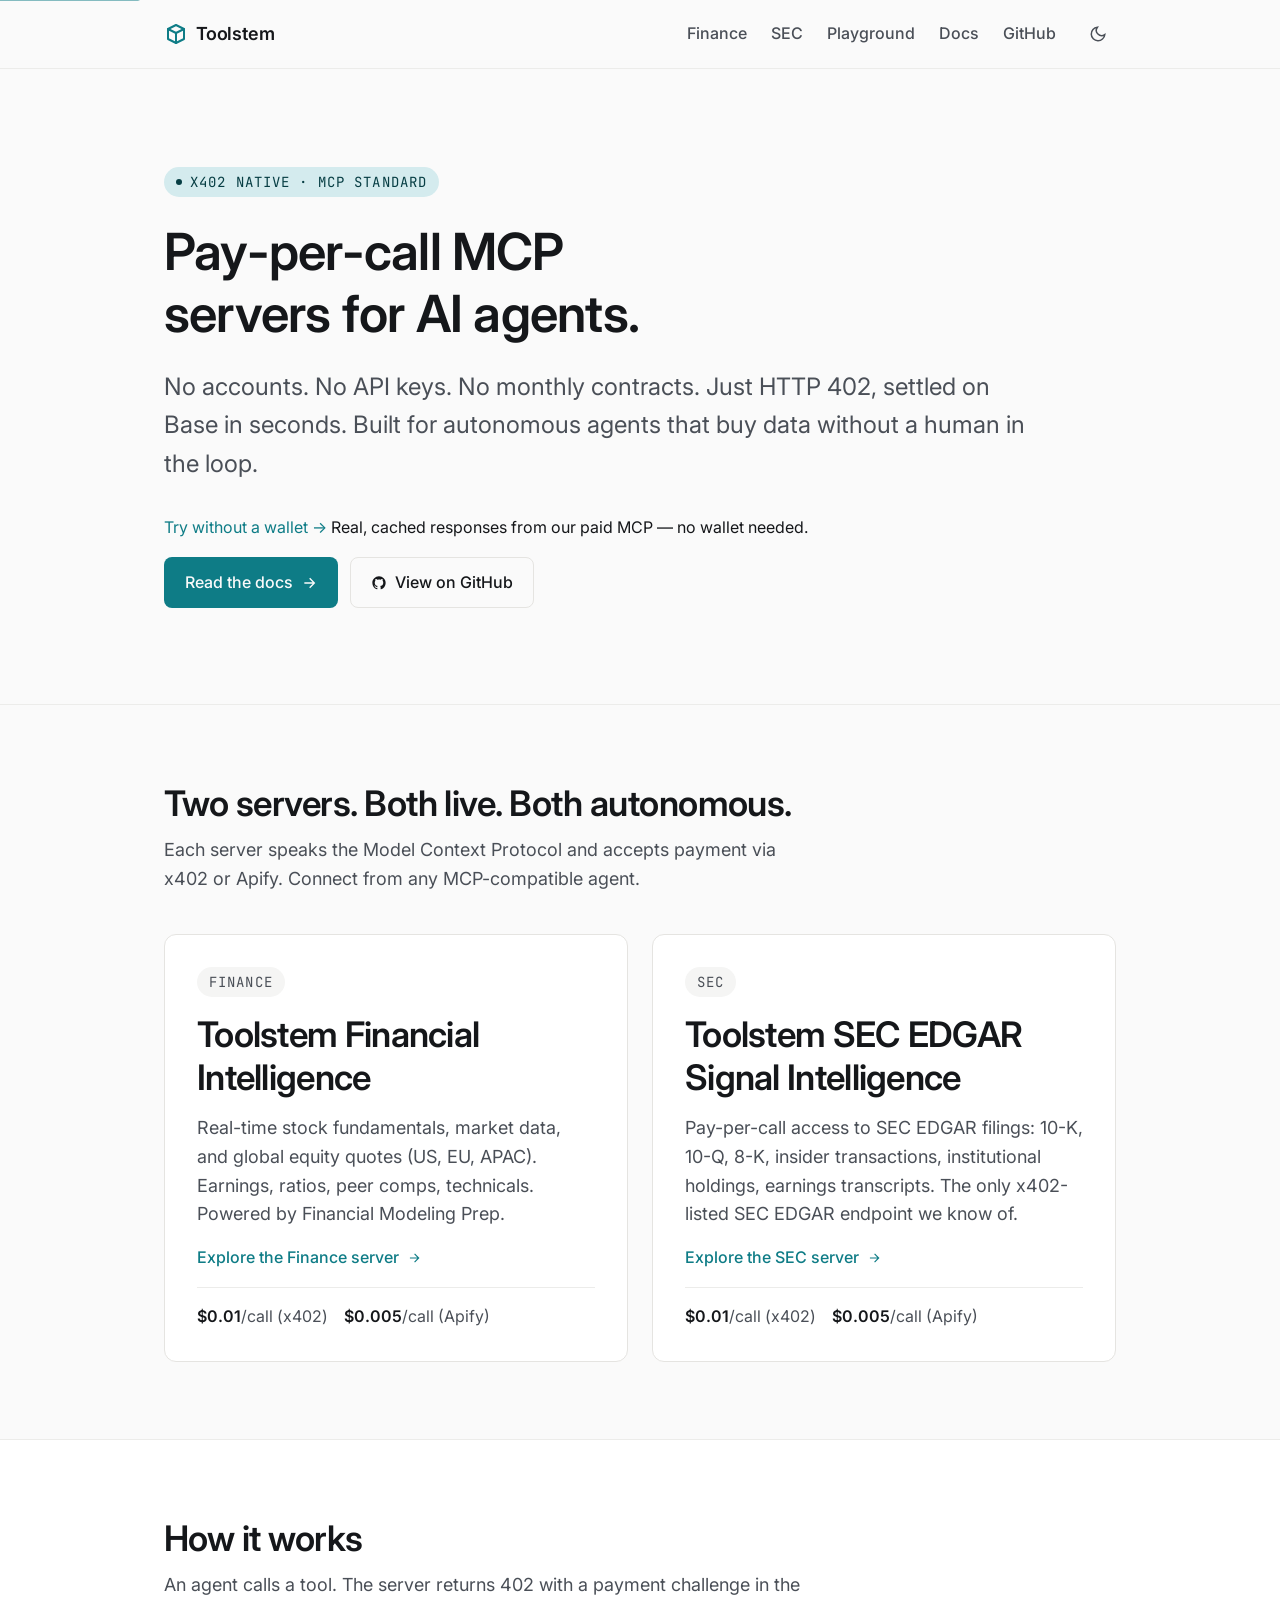
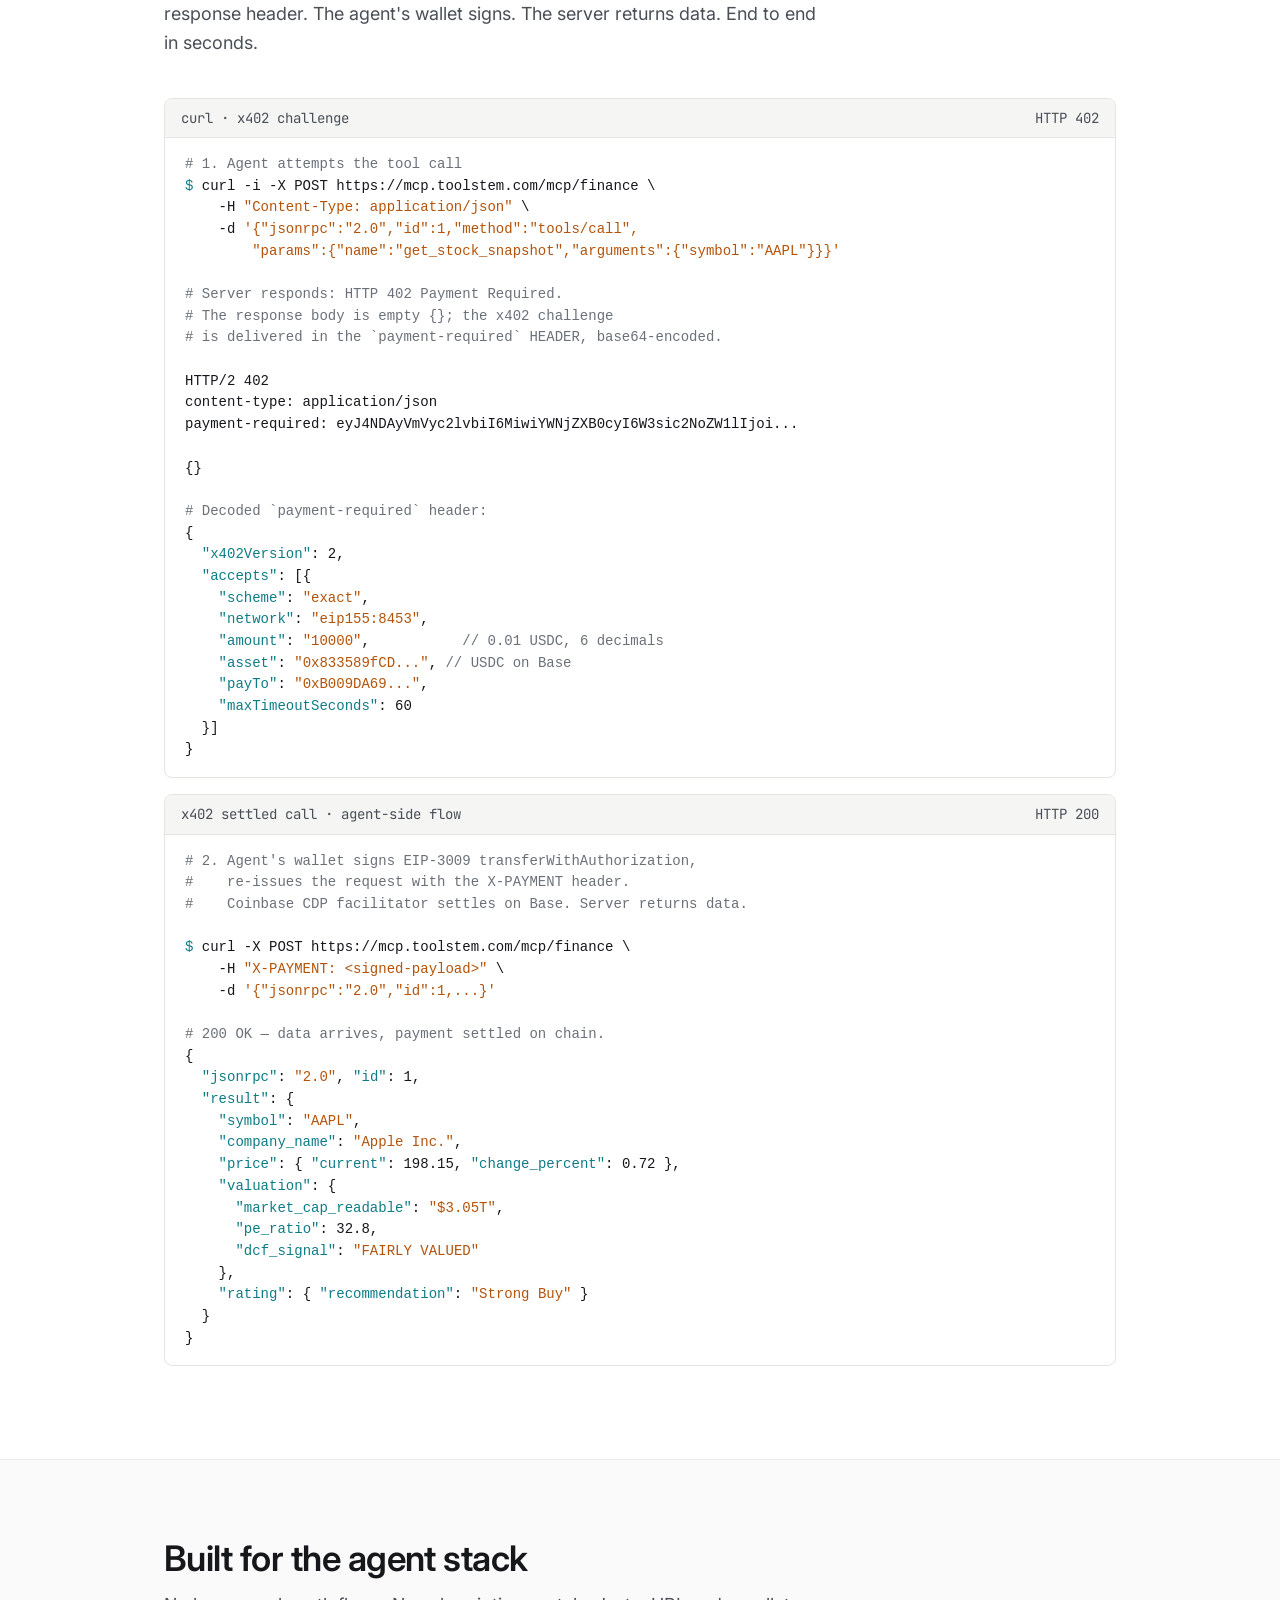
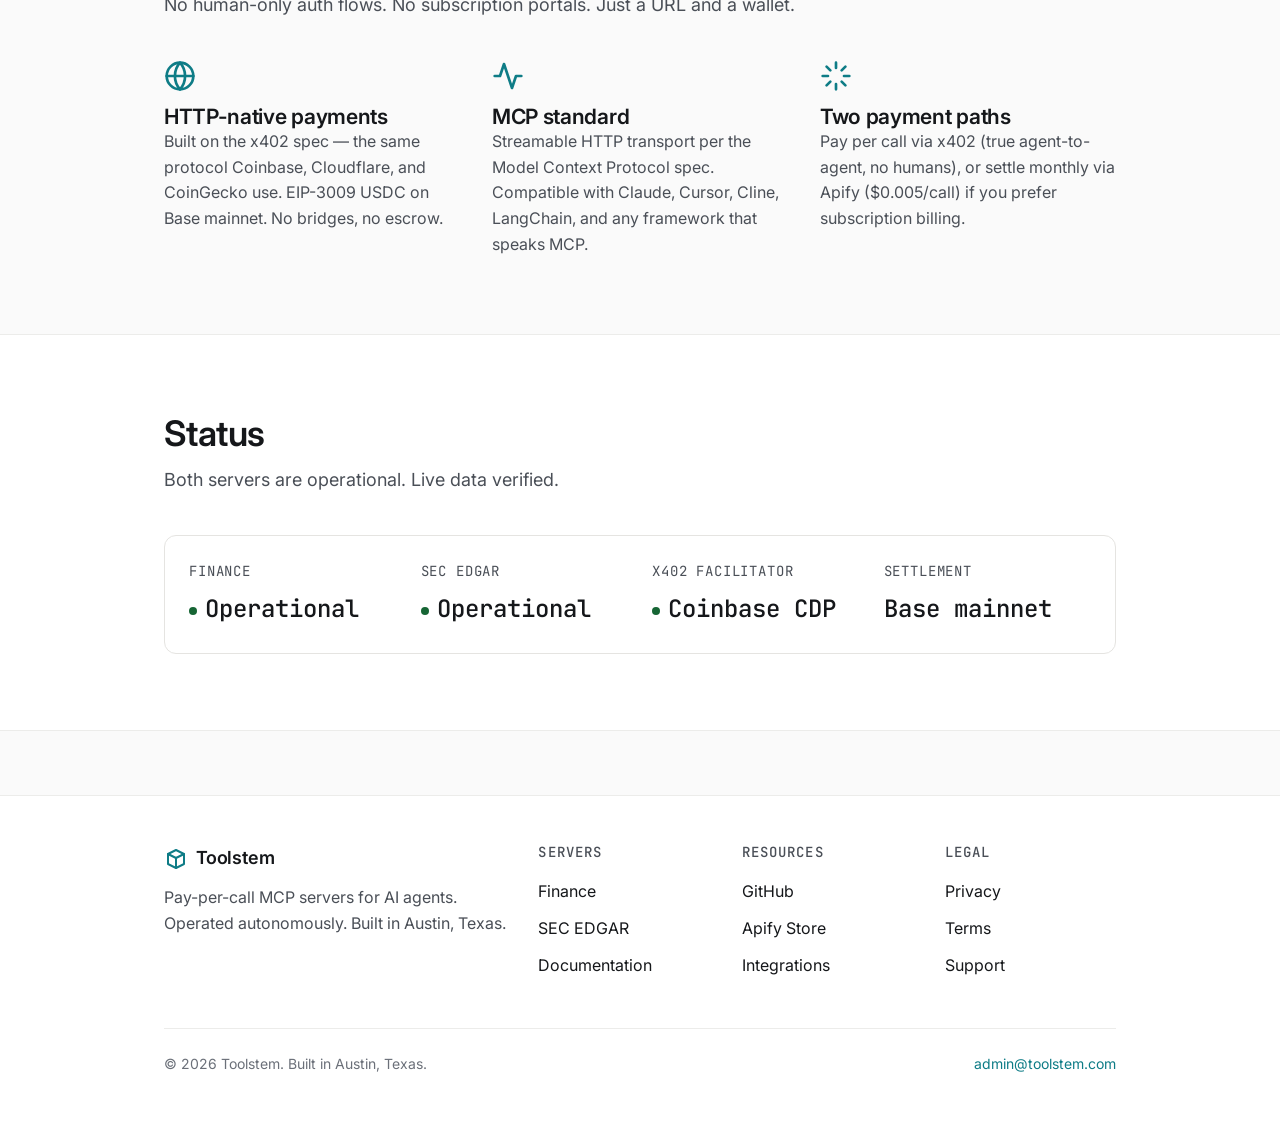
==== commit 63d65cc8: "site: align tool names with ground truth + /playground for walletless visitors + wallet prerequisite" ====
--- a/index.html
+++ b/index.html
@@ -45,6 +45,7 @@
     <nav class="site-nav" id="site-nav" aria-label="Primary">
       <a href="/finance/">Finance</a>
       <a href="/sec/">SEC</a>
+      <a href="/playground/">Playground</a>
       <a href="/docs/">Docs</a>
       <a href="https://github.com/toolstem" rel="noopener noreferrer">GitHub</a>
       <button type="button" class="theme-toggle" data-theme-toggle aria-label="Toggle dark mode">
@@ -67,6 +68,7 @@
       Just HTTP 402, settled on Base in seconds.
       Built for autonomous agents that buy data without a human in the loop.
     </p>
+    <p style="margin-bottom: var(--space-4); font-size: var(--text-sm);"><a href="/playground/">Try without a wallet &rarr;</a> Real, cached responses from our paid MCP — no wallet needed.</p>
     <div class="hero__cta">
       <a href="/docs/" class="btn btn--primary">
         Read the docs
@@ -129,7 +131,7 @@
 <span class="kw">$</span> curl -i -X POST https://mcp.toolstem.com/mcp/finance \
     -H <span class="str">"Content-Type: application/json"</span> \
     -d <span class="str">'{"jsonrpc":"2.0","id":1,"method":"tools/call",
-        "params":{"name":"get_quote","arguments":{"symbol":"AAPL"}}}'</span>
+        "params":{"name":"get_stock_snapshot","arguments":{"symbol":"AAPL"}}}'</span>
 
 <span class="cmt"># Server responds: HTTP 402 Payment Required.
 # The response body is empty {}; the x402 challenge
@@ -173,9 +175,14 @@
   <span class="kw">"jsonrpc"</span>: <span class="str">"2.0"</span>, <span class="kw">"id"</span>: 1,
   <span class="kw">"result"</span>: {
     <span class="kw">"symbol"</span>: <span class="str">"AAPL"</span>,
-    <span class="kw">"price"</span>: 184.92,
-    <span class="kw">"change"</span>: 1.34,
-    <span class="kw">"marketCap"</span>: 2840000000000
+    <span class="kw">"company_name"</span>: <span class="str">"Apple Inc."</span>,
+    <span class="kw">"price"</span>: { <span class="kw">"current"</span>: 198.15, <span class="kw">"change_percent"</span>: 0.72 },
+    <span class="kw">"valuation"</span>: {
+      <span class="kw">"market_cap_readable"</span>: <span class="str">"$3.05T"</span>,
+      <span class="kw">"pe_ratio"</span>: 32.8,
+      <span class="kw">"dcf_signal"</span>: <span class="str">"FAIRLY VALUED"</span>
+    },
+    <span class="kw">"rating"</span>: { <span class="kw">"recommendation"</span>: <span class="str">"Strong Buy"</span> }
   }
 }</code></pre>
     </div>
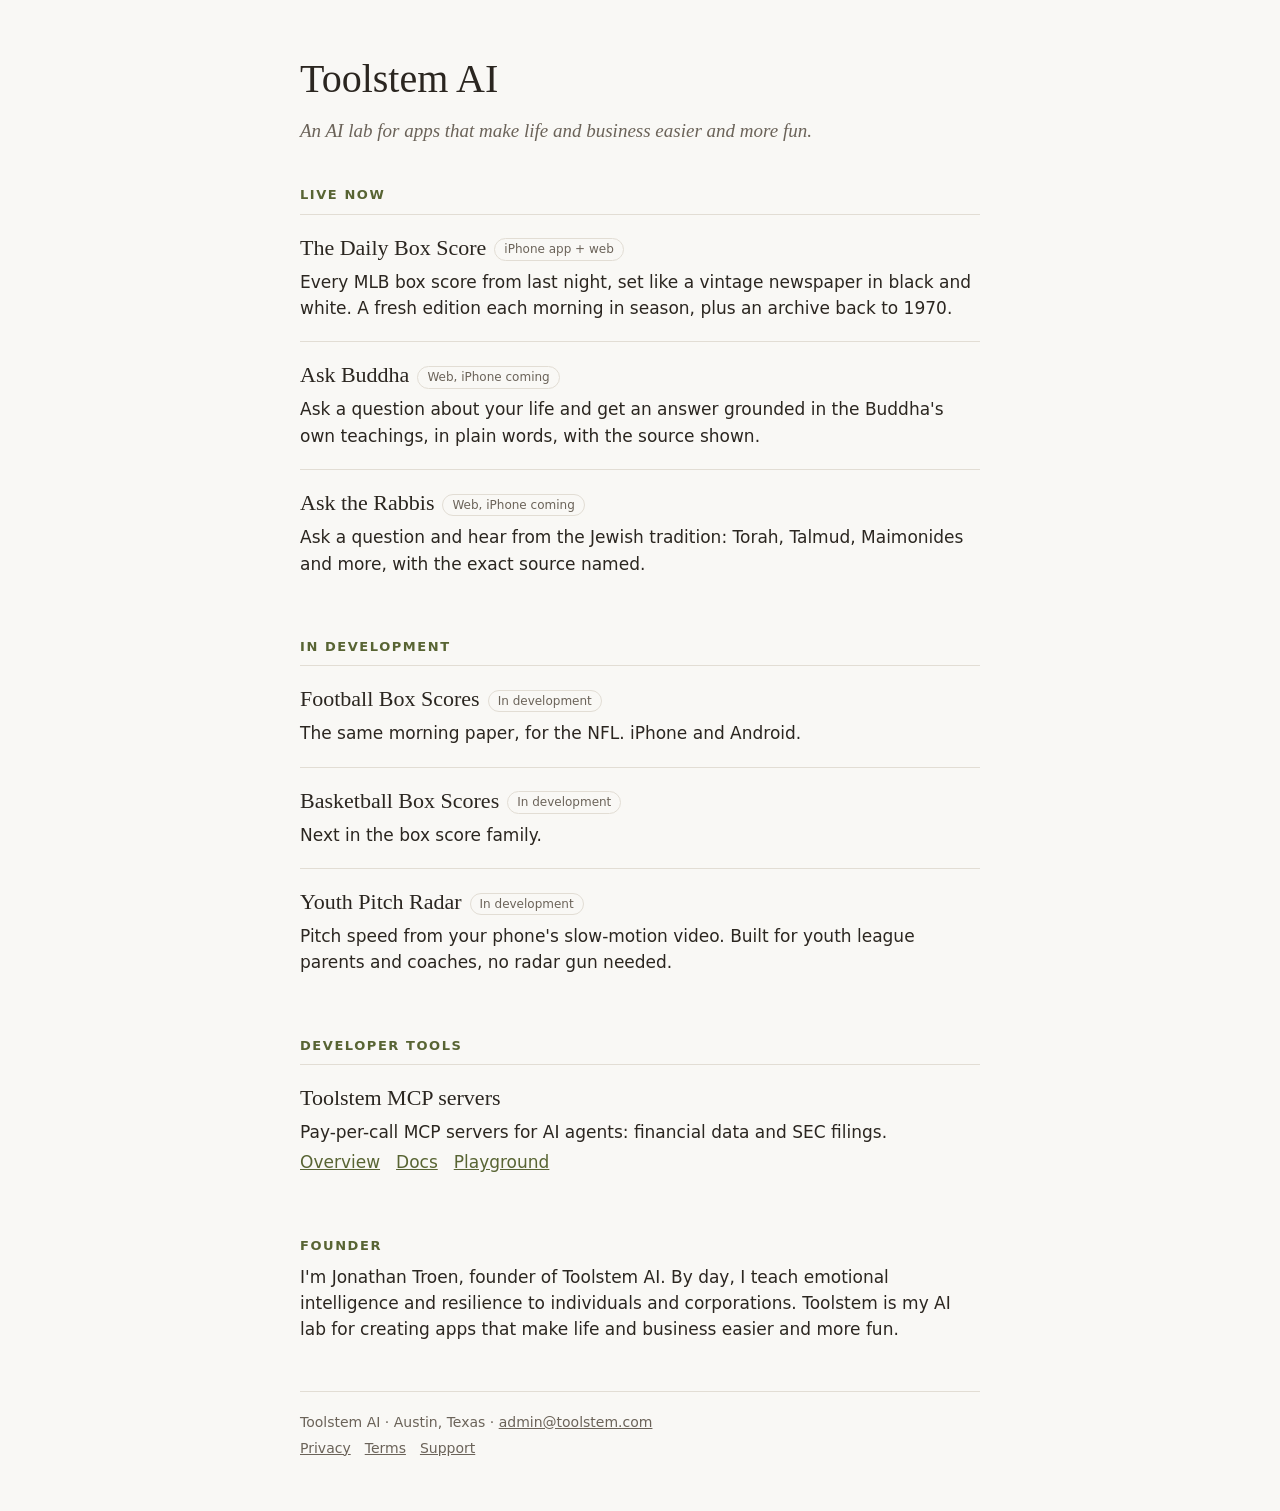
==== commit 4a8742a3: "New Toolstem AI home page; old home moved to /mcp/" ====
--- a/index.html
+++ b/index.html
@@ -1,336 +1,66 @@
 <!DOCTYPE html>
 <html lang="en">
 <head>
-  <meta charset="UTF-8">
-  <meta name="viewport" content="width=device-width, initial-scale=1.0">
-  <title>Toolstem — Pay-per-call MCP servers for AI agents</title>
-  <meta name="description" content="Pay-per-call MCP servers for autonomous AI agents. No accounts. No API keys. Just HTTP 402, settled in seconds on Base. Financial data and SEC EDGAR endpoints.">
-  <meta property="og:title" content="Toolstem — Pay-per-call MCP servers for AI agents">
-  <meta property="og:description" content="Pay-per-call MCP servers for autonomous AI agents. No accounts. No API keys. Just HTTP 402, settled in seconds on Base. Financial data and SEC EDGAR endpoints.">
-  <meta property="og:type" content="website">
-  <meta name="twitter:card" content="summary">
-  <link rel="icon" type="image/svg+xml" href="/favicon.svg">
-  <link rel="canonical" href="https://toolstem.com/">
-  <meta property="og:url" content="https://toolstem.com/">
-  <link rel="preconnect" href="https://fonts.googleapis.com">
-  <link rel="preconnect" href="https://fonts.gstatic.com" crossorigin>
-  <link rel="preload" as="style" href="https://fonts.googleapis.com/css2?family=Inter:wght@400;500;600;700&family=JetBrains+Mono:wght@400;500&display=swap">
-  <link href="https://fonts.googleapis.com/css2?family=Inter:wght@400;500;600;700&family=JetBrains+Mono:wght@400;500&display=swap" rel="stylesheet">
-  <link rel="stylesheet" href="/styles.css">
-  <script>
-    // Theme bootstrap (runs before paint to avoid flash)
-    (function() {
-      var t = (window.matchMedia && matchMedia('(prefers-color-scheme:dark)').matches) ? 'dark' : 'light';
-      document.documentElement.setAttribute('data-theme', t);
-    })();
-  </script>
+<meta charset="utf-8">
+<meta name="viewport" content="width=device-width, initial-scale=1">
+<title>Toolstem AI</title>
+<meta name="description" content="An AI lab for apps that make life and business easier and more fun.">
+<link rel="icon" href="/favicon.svg">
+<style>
+:root{--bg:#f9f8f5;--fg:#2b2620;--muted:#6b6359;--line:#e2ddd4;--accent:#586433}
+@media (prefers-color-scheme:dark){:root{--bg:#1b1916;--fg:#f2efe9;--muted:#b3aa9e;--line:#3a352f;--accent:#b9c48a}}
+*{box-sizing:border-box}
+body{margin:0;background:var(--bg);color:var(--fg);font:17px/1.55 system-ui,-apple-system,"Segoe UI",sans-serif}
+main{max-width:720px;margin:0 auto;padding:48px 20px}
+h1,h3{font-family:Georgia,"Times New Roman",serif;font-weight:normal}
+h1{font-size:40px;margin:0 0 6px}
+.tag{font-family:Georgia,serif;font-style:italic;color:var(--muted);margin:0 0 32px;font-size:19px}
+h2{font-size:13px;letter-spacing:.12em;text-transform:uppercase;color:var(--accent);margin:40px 0 8px}
+.card{border-top:1px solid var(--line);padding:16px 0}
+h3{font-size:22px;margin:0 0 4px}
+h3 a{color:inherit;text-decoration:none}
+h3 a:hover{text-decoration:underline}
+.badge{display:inline-block;font-size:12px;border:1px solid var(--line);border-radius:99px;padding:1px 9px;margin-left:8px;color:var(--muted);vertical-align:middle;font-family:system-ui,sans-serif}
+p{margin:4px 0}
+a{color:var(--accent)}
+.links a{margin-right:16px}
+footer{border-top:1px solid var(--line);margin-top:48px;padding-top:16px;font-size:14px;color:var(--muted)}
+footer a{color:var(--muted);margin-right:14px}
+</style>
 </head>
 <body>
-<a href="#main" class="skip-link">Skip to content</a>
-<header class="site-header">
-  <div class="container site-header__inner">
-    <a href="/" class="site-header__brand" aria-label="Toolstem home">
-      <svg viewBox="0 0 24 24" fill="none" stroke="currentColor" stroke-width="2" stroke-linecap="round" stroke-linejoin="round" aria-hidden="true">
-        <path d="M4 7 L12 3 L20 7 L20 17 L12 21 L4 17 Z"/>
-        <path d="M4 7 L12 11 L20 7"/>
-        <path d="M12 11 L12 21"/>
-      </svg>
-      <span>Toolstem</span>
-    </a>
-    <button type="button" class="nav-toggle" data-nav-toggle aria-expanded="false" aria-controls="site-nav" aria-label="Toggle navigation menu">
-      <svg width="20" height="20" viewBox="0 0 24 24" fill="none" stroke="currentColor" stroke-width="2" stroke-linecap="round" aria-hidden="true">
-        <line x1="3" y1="6" x2="21" y2="6"/><line x1="3" y1="12" x2="21" y2="12"/><line x1="3" y1="18" x2="21" y2="18"/>
-      </svg>
-    </button>
-    <nav class="site-nav" id="site-nav" aria-label="Primary">
-      <a href="/finance/">Finance</a>
-      <a href="/sec/">SEC</a>
-      <a href="/playground/">Playground</a>
-      <a href="/docs/">Docs</a>
-      <a href="https://github.com/toolstem" rel="noopener noreferrer">GitHub</a>
-      <button type="button" class="theme-toggle" data-theme-toggle aria-label="Toggle dark mode">
-        <svg width="18" height="18" viewBox="0 0 24 24" fill="none" stroke="currentColor" stroke-width="2" aria-hidden="true">
-          <path d="M21 12.79A9 9 0 1 1 11.21 3 7 7 0 0 0 21 12.79z"/>
-        </svg>
-      </button>
-    </nav>
-  </div>
-</header>
+<main>
+<h1>Toolstem AI</h1>
+<p class="tag">An AI lab for apps that make life and business easier and more fun.</p>
 
-<main id="main">
+<h2>Live now</h2>
+<div class="card"><h3><a href="/daily-box-score/">The Daily Box Score</a><span class="badge">iPhone app + web</span></h3>
+<p>Every MLB box score from last night, set like a vintage newspaper in black and white. A fresh edition each morning in season, plus an archive back to 1970.</p></div>
+<div class="card"><h3><a href="https://askbuddha.toolstem.com">Ask Buddha</a><span class="badge">Web, iPhone coming</span></h3>
+<p>Ask a question about your life and get an answer grounded in the Buddha's own teachings, in plain words, with the source shown.</p></div>
+<div class="card"><h3><a href="https://asktherabbis.toolstem.com">Ask the Rabbis</a><span class="badge">Web, iPhone coming</span></h3>
+<p>Ask a question and hear from the Jewish tradition: Torah, Talmud, Maimonides and more, with the exact source named.</p></div>
 
-<section class="hero">
-  <div class="container">
-    <span class="hero__eyebrow">x402 native · MCP standard</span>
-    <h1>Pay-per-call MCP servers for AI&nbsp;agents.</h1>
-    <p class="hero__lede">
-      No accounts. No API keys. No monthly contracts.
-      Just HTTP 402, settled on Base in seconds.
-      Built for autonomous agents that buy data without a human in the loop.
-    </p>
-    <p style="margin-bottom: var(--space-4); font-size: var(--text-sm);"><a href="/playground/">Try without a wallet &rarr;</a> Real, cached responses from our paid MCP — no wallet needed.</p>
-    <div class="hero__cta">
-      <a href="/docs/" class="btn btn--primary">
-        Read the docs
-        <svg viewBox="0 0 24 24" fill="none" stroke="currentColor" stroke-width="2"><path d="M5 12h14M13 5l7 7-7 7"/></svg>
-      </a>
-      <a href="https://github.com/toolstem" rel="noopener" class="btn btn--ghost">
-        <svg viewBox="0 0 24 24" fill="currentColor" stroke="none"><path d="M12 2C6.477 2 2 6.477 2 12c0 4.42 2.865 8.166 6.839 9.489.5.092.682-.217.682-.482 0-.237-.009-.866-.014-1.7-2.782.603-3.369-1.342-3.369-1.342-.454-1.155-1.11-1.462-1.11-1.462-.908-.62.069-.608.069-.608 1.003.07 1.531 1.03 1.531 1.03.892 1.529 2.341 1.087 2.91.832.092-.647.35-1.088.636-1.338-2.22-.253-4.555-1.11-4.555-4.943 0-1.091.39-1.984 1.029-2.682-.103-.253-.446-1.27.098-2.647 0 0 .84-.269 2.75 1.025A9.578 9.578 0 0112 6.836c.85.004 1.705.114 2.504.336 1.909-1.294 2.748-1.025 2.748-1.025.546 1.378.202 2.394.1 2.647.64.698 1.028 1.591 1.028 2.682 0 3.842-2.339 4.687-4.566 4.935.359.309.678.92.678 1.852 0 1.336-.012 2.415-.012 2.743 0 .267.18.578.688.48C19.137 20.163 22 16.418 22 12c0-5.523-4.477-10-10-10z"/></svg>
-        View on GitHub
-      </a>
-    </div>
-  </div>
-</section>
+<h2>In development</h2>
+<div class="card"><h3>Football Box Scores<span class="badge">In development</span></h3>
+<p>The same morning paper, for the NFL. iPhone and Android.</p></div>
+<div class="card"><h3>Basketball Box Scores<span class="badge">In development</span></h3>
+<p>Next in the box score family.</p></div>
+<div class="card"><h3>Youth Pitch Radar<span class="badge">In development</span></h3>
+<p>Pitch speed from your phone's slow-motion video. Built for youth league parents and coaches, no radar gun needed.</p></div>
 
-<section class="products">
-  <div class="container">
-    <h2 class="section__title">Two servers. Both live. Both autonomous.</h2>
-    <p class="section__lede">Each server speaks the Model Context Protocol and accepts payment via x402 or Apify. Connect from any MCP-compatible agent.</p>
-    <div class="products__grid">
-      <article class="product-card">
-        <span class="product-card__tag">Finance</span>
-        <h3>Toolstem Financial Intelligence</h3>
-        <p>Real-time stock fundamentals, market data, and global equity quotes (US, EU, APAC). Earnings, ratios, peer comps, technicals. Powered by Financial Modeling Prep.</p>
-        <a href="/finance/" class="product-card__link">
-          Explore the Finance server
-          <svg viewBox="0 0 24 24" fill="none" stroke="currentColor" stroke-width="2"><path d="M5 12h14M13 5l7 7-7 7"/></svg>
-        </a>
-        <div class="product-card__meta">
-          <span><strong>$0.01</strong>/call (x402)</span>
-          <span><strong>$0.005</strong>/call (Apify)</span>
-        </div>
-      </article>
-      <article class="product-card">
-        <span class="product-card__tag">SEC</span>
-        <h3>Toolstem SEC EDGAR Signal Intelligence</h3>
-        <p>Pay-per-call access to SEC EDGAR filings: 10-K, 10-Q, 8-K, insider transactions, institutional holdings, earnings transcripts. The only x402-listed SEC EDGAR endpoint we know of.</p>
-        <a href="/sec/" class="product-card__link">
-          Explore the SEC server
-          <svg viewBox="0 0 24 24" fill="none" stroke="currentColor" stroke-width="2"><path d="M5 12h14M13 5l7 7-7 7"/></svg>
-        </a>
-        <div class="product-card__meta">
-          <span><strong>$0.01</strong>/call (x402)</span>
-          <span><strong>$0.005</strong>/call (Apify)</span>
-        </div>
-      </article>
-    </div>
-  </div>
-</section>
+<h2>Developer tools</h2>
+<div class="card"><h3><a href="/mcp/">Toolstem MCP servers</a></h3>
+<p>Pay-per-call MCP servers for AI agents: financial data and SEC filings.</p>
+<p class="links"><a href="/mcp/">Overview</a><a href="/docs/">Docs</a><a href="/playground/">Playground</a></p></div>
 
-<section class="section section--alt">
-  <div class="container">
-    <h2 class="section__title">How it works</h2>
-    <p class="section__lede">An agent calls a tool. The server returns 402 with a payment challenge in the response header. The agent's wallet signs. The server returns data. End to end in seconds.</p>
+<h2>Founder</h2>
+<p>I'm Jonathan Troen, founder of Toolstem AI. By day, I teach emotional intelligence and resilience to individuals and corporations. Toolstem is my AI lab for creating apps that make life and business easier and more fun.</p>
 
-    <div class="code-block">
-      <div class="code-block__header">
-        <span>curl · x402 challenge</span>
-        <span>HTTP 402</span>
-      </div>
-<pre><code><span class="cmt"># 1. Agent attempts the tool call</span>
-<span class="kw">$</span> curl -i -X POST https://mcp.toolstem.com/mcp/finance \
-    -H <span class="str">"Content-Type: application/json"</span> \
-    -d <span class="str">'{"jsonrpc":"2.0","id":1,"method":"tools/call",
-        "params":{"name":"get_stock_snapshot","arguments":{"symbol":"AAPL"}}}'</span>
-
-<span class="cmt"># Server responds: HTTP 402 Payment Required.
-# The response body is empty {}; the x402 challenge
-# is delivered in the `payment-required` HEADER, base64-encoded.</span>
-
-HTTP/2 402
-content-type: application/json
-payment-required: eyJ4NDAyVmVyc2lvbiI6MiwiYWNjZXB0cyI6W3sic2NoZW1lIjoi...
-
-{}
-
-<span class="cmt"># Decoded `payment-required` header:</span>
-{
-  <span class="kw">"x402Version"</span>: 2,
-  <span class="kw">"accepts"</span>: [{
-    <span class="kw">"scheme"</span>: <span class="str">"exact"</span>,
-    <span class="kw">"network"</span>: <span class="str">"eip155:8453"</span>,
-    <span class="kw">"amount"</span>: <span class="str">"10000"</span>,           <span class="cmt">// 0.01 USDC, 6 decimals</span>
-    <span class="kw">"asset"</span>: <span class="str">"0x833589fCD..."</span>, <span class="cmt">// USDC on Base</span>
-    <span class="kw">"payTo"</span>: <span class="str">"0xB009DA69..."</span>,
-    <span class="kw">"maxTimeoutSeconds"</span>: 60
-  }]
-}</code></pre>
-    </div>
-
-    <div class="code-block">
-      <div class="code-block__header">
-        <span>x402 settled call · agent-side flow</span>
-        <span>HTTP 200</span>
-      </div>
-<pre><code><span class="cmt"># 2. Agent's wallet signs EIP-3009 transferWithAuthorization,
-#    re-issues the request with the X-PAYMENT header.
-#    Coinbase CDP facilitator settles on Base. Server returns data.</span>
-
-<span class="kw">$</span> curl -X POST https://mcp.toolstem.com/mcp/finance \
-    -H <span class="str">"X-PAYMENT: &lt;signed-payload&gt;"</span> \
-    -d <span class="str">'{"jsonrpc":"2.0","id":1,...}'</span>
-
-<span class="cmt"># 200 OK — data arrives, payment settled on chain.</span>
-{
-  <span class="kw">"jsonrpc"</span>: <span class="str">"2.0"</span>, <span class="kw">"id"</span>: 1,
-  <span class="kw">"result"</span>: {
-    <span class="kw">"symbol"</span>: <span class="str">"AAPL"</span>,
-    <span class="kw">"company_name"</span>: <span class="str">"Apple Inc."</span>,
-    <span class="kw">"price"</span>: { <span class="kw">"current"</span>: 198.15, <span class="kw">"change_percent"</span>: 0.72 },
-    <span class="kw">"valuation"</span>: {
-      <span class="kw">"market_cap_readable"</span>: <span class="str">"$3.05T"</span>,
-      <span class="kw">"pe_ratio"</span>: 32.8,
-      <span class="kw">"dcf_signal"</span>: <span class="str">"FAIRLY VALUED"</span>
-    },
-    <span class="kw">"rating"</span>: { <span class="kw">"recommendation"</span>: <span class="str">"Strong Buy"</span> }
-  }
-}</code></pre>
-    </div>
-  </div>
-</section>
-
-<section class="section">
-  <div class="container">
-    <h2 class="section__title">Built for the agent stack</h2>
-    <p class="section__lede">No human-only auth flows. No subscription portals. Just a URL and a wallet.</p>
-    <div class="features">
-      <div class="feature">
-        <div class="feature__icon">
-          <svg viewBox="0 0 24 24" fill="none" stroke="currentColor" stroke-width="2" stroke-linecap="round" stroke-linejoin="round" width="32" height="32"><circle cx="12" cy="12" r="10"/><path d="M2 12h20M12 2a15 15 0 010 20M12 2a15 15 0 000 20"/></svg>
-        </div>
-        <h3>HTTP-native payments</h3>
-        <p>Built on the x402 spec — the same protocol Coinbase, Cloudflare, and CoinGecko use. EIP-3009 USDC on Base mainnet. No bridges, no escrow.</p>
-      </div>
-      <div class="feature">
-        <div class="feature__icon">
-          <svg viewBox="0 0 24 24" fill="none" stroke="currentColor" stroke-width="2" stroke-linecap="round" stroke-linejoin="round" width="32" height="32"><polyline points="22 12 18 12 15 21 9 3 6 12 2 12"/></svg>
-        </div>
-        <h3>MCP standard</h3>
-        <p>Streamable HTTP transport per the Model Context Protocol spec. Compatible with Claude, Cursor, Cline, LangChain, and any framework that speaks MCP.</p>
-      </div>
-      <div class="feature">
-        <div class="feature__icon">
-          <svg viewBox="0 0 24 24" fill="none" stroke="currentColor" stroke-width="2" stroke-linecap="round" stroke-linejoin="round" width="32" height="32"><path d="M12 2v4M12 18v4M4.93 4.93l2.83 2.83M16.24 16.24l2.83 2.83M2 12h4M18 12h4M4.93 19.07l2.83-2.83M16.24 7.76l2.83-2.83"/></svg>
-        </div>
-        <h3>Two payment paths</h3>
-        <p>Pay per call via x402 (true agent-to-agent, no humans), or settle monthly via Apify ($0.005/call) if you prefer subscription billing.</p>
-      </div>
-    </div>
-  </div>
-</section>
-
-<section class="section section--alt">
-  <div class="container">
-    <h2 class="section__title">Status</h2>
-    <p class="section__lede">Both servers are operational. Live data verified.</p>
-    <div class="status-row">
-      <div class="status-cell">
-        <div class="status-cell__label">Finance</div>
-        <div class="status-cell__value status-cell__value--ok">Operational</div>
-      </div>
-      <div class="status-cell">
-        <div class="status-cell__label">SEC EDGAR</div>
-        <div class="status-cell__value status-cell__value--ok">Operational</div>
-      </div>
-      <div class="status-cell">
-        <div class="status-cell__label">x402 facilitator</div>
-        <div class="status-cell__value status-cell__value--ok">Coinbase CDP</div>
-      </div>
-      <div class="status-cell">
-        <div class="status-cell__label">Settlement</div>
-        <div class="status-cell__value">Base mainnet</div>
-      </div>
-    </div>
-  </div>
-</section>
-
+<footer>
+<p>Toolstem AI · Austin, Texas · <a href="mailto:admin@toolstem.com">admin@toolstem.com</a></p>
+<p><a href="/privacy/">Privacy</a><a href="/terms/">Terms</a><a href="/support/">Support</a></p>
+</footer>
 </main>
-<footer class="site-footer">
-  <div class="container">
-    <div class="site-footer__grid">
-      <div class="site-footer__brand">
-        <a href="/" class="site-header__brand">
-          <svg viewBox="0 0 24 24" fill="none" stroke="currentColor" stroke-width="2" stroke-linecap="round" stroke-linejoin="round" aria-hidden="true" width="20" height="20">
-            <path d="M4 7 L12 3 L20 7 L20 17 L12 21 L4 17 Z"/>
-            <path d="M4 7 L12 11 L20 7"/>
-            <path d="M12 11 L12 21"/>
-          </svg>
-          <span>Toolstem</span>
-        </a>
-        <p>Pay-per-call MCP servers for AI agents. Operated autonomously. Built in Austin, Texas.</p>
-      </div>
-      <nav class="footer-col" aria-label="Servers">
-        <h2 class="footer-col__heading">Servers</h2>
-        <ul>
-          <li><a href="/finance/">Finance</a></li>
-          <li><a href="/sec/">SEC EDGAR</a></li>
-          <li><a href="/docs/">Documentation</a></li>
-        </ul>
-      </nav>
-      <nav class="footer-col" aria-label="Resources">
-        <h2 class="footer-col__heading">Resources</h2>
-        <ul>
-          <li><a href="https://github.com/toolstem" rel="noopener noreferrer">GitHub</a></li>
-          <li><a href="https://apify.com/toolstem" rel="noopener noreferrer">Apify Store</a></li>
-          <li><a href="/docs/#integrations">Integrations</a></li>
-        </ul>
-      </nav>
-      <nav class="footer-col" aria-label="Legal">
-        <h2 class="footer-col__heading">Legal</h2>
-        <ul>
-          <li><a href="/privacy/">Privacy</a></li>
-          <li><a href="/terms/">Terms</a></li>
-          <li><a href="/support/">Support</a></li>
-        </ul>
-      </nav>
-    </div>
-    <div class="site-footer__bottom">
-      <span>© 2026 Toolstem. Built in Austin, Texas.</span>
-      <span><a href="mailto:admin@toolstem.com">admin@toolstem.com</a></span>
-    </div>
-  </div>
-</footer>
-
-<script>// Theme toggle (in-memory only, sandbox-safe) + mobile nav drawer
-(function () {
-  var root = document.documentElement;
-
-  function setTheme(t) {
-    root.setAttribute('data-theme', t);
-    var btn = document.querySelector('[data-theme-toggle]');
-    if (btn) btn.setAttribute('aria-label', 'Switch to ' + (t === 'dark' ? 'light' : 'dark') + ' mode');
-  }
-
-  document.addEventListener('click', function (e) {
-    var tt = e.target.closest('[data-theme-toggle]');
-    if (tt) {
-      var current = root.getAttribute('data-theme') || (matchMedia('(prefers-color-scheme:dark)').matches ? 'dark' : 'light');
-      setTheme(current === 'dark' ? 'light' : 'dark');
-      return;
-    }
-    var navBtn = e.target.closest('[data-nav-toggle]');
-    if (navBtn) {
-      var nav = document.getElementById('site-nav');
-      if (nav) {
-        var open = nav.classList.toggle('site-nav--open');
-        navBtn.setAttribute('aria-expanded', open ? 'true' : 'false');
-      }
-      return;
-    }
-  });
-
-  // Close nav when a link is clicked (mobile)
-  document.addEventListener('click', function (e) {
-    if (e.target.closest('#site-nav a')) {
-      var nav = document.getElementById('site-nav');
-      if (nav && nav.classList.contains('site-nav--open')) {
-        nav.classList.remove('site-nav--open');
-        var btn = document.querySelector('[data-nav-toggle]');
-        if (btn) btn.setAttribute('aria-expanded', 'false');
-      }
-    }
-  });
-})();
-</script>
 </body>
-</html>+</html>
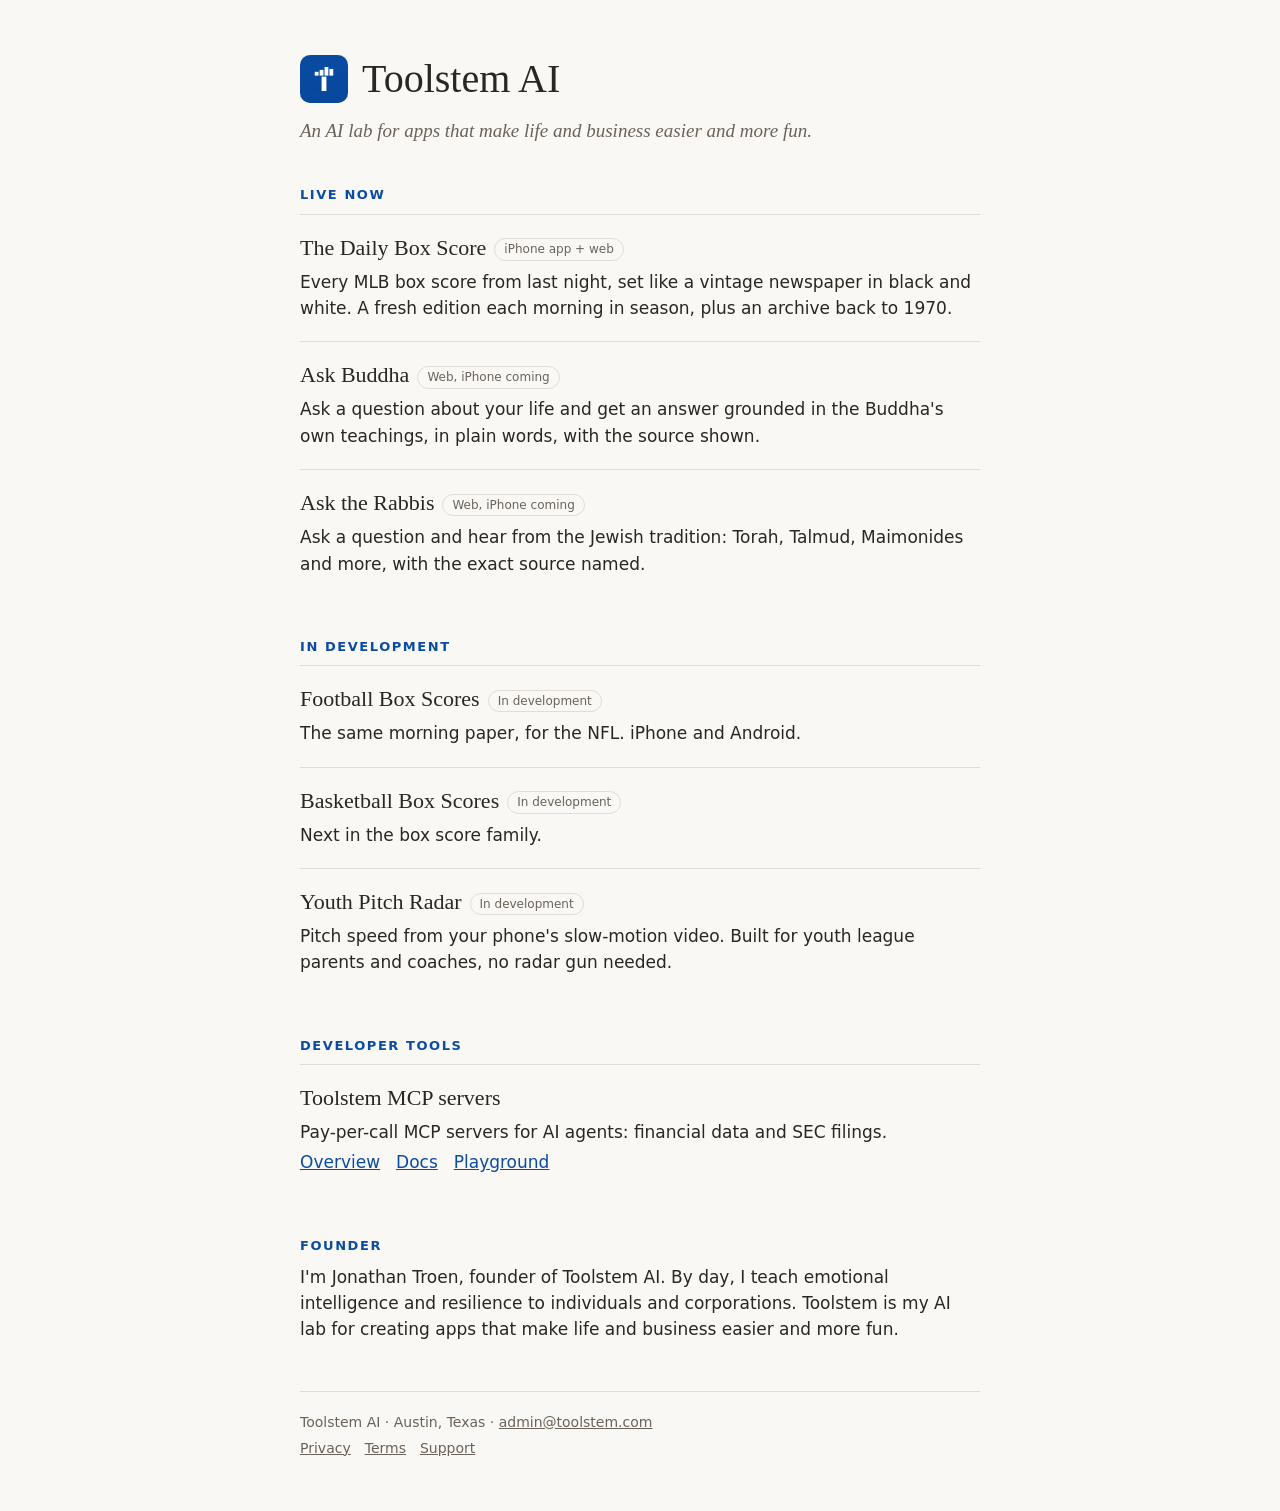
==== commit 4590e8e1: "Add Toolstem AI logo and blue accent to home page" ====
--- a/index.html
+++ b/index.html
@@ -5,15 +5,17 @@
 <meta name="viewport" content="width=device-width, initial-scale=1">
 <title>Toolstem AI</title>
 <meta name="description" content="An AI lab for apps that make life and business easier and more fun.">
-<link rel="icon" href="/favicon.svg">
+<link rel="icon" type="image/png" href="/logo-64.png">
+<link rel="apple-touch-icon" href="/logo-192.png">
 <style>
-:root{--bg:#f9f8f5;--fg:#2b2620;--muted:#6b6359;--line:#e2ddd4;--accent:#586433}
-@media (prefers-color-scheme:dark){:root{--bg:#1b1916;--fg:#f2efe9;--muted:#b3aa9e;--line:#3a352f;--accent:#b9c48a}}
+:root{--bg:#f9f8f5;--fg:#2b2620;--muted:#6b6359;--line:#e2ddd4;--accent:#0a4ca1}
+@media (prefers-color-scheme:dark){:root{--bg:#1b1916;--fg:#f2efe9;--muted:#b3aa9e;--line:#3a352f;--accent:#8db4ec}}
 *{box-sizing:border-box}
 body{margin:0;background:var(--bg);color:var(--fg);font:17px/1.55 system-ui,-apple-system,"Segoe UI",sans-serif}
 main{max-width:720px;margin:0 auto;padding:48px 20px}
 h1,h3{font-family:Georgia,"Times New Roman",serif;font-weight:normal}
-h1{font-size:40px;margin:0 0 6px}
+h1{font-size:40px;margin:0 0 6px;display:flex;align-items:center;gap:14px}
+h1 img{width:48px;height:48px;border-radius:10px;flex:none}
 .tag{font-family:Georgia,serif;font-style:italic;color:var(--muted);margin:0 0 32px;font-size:19px}
 h2{font-size:13px;letter-spacing:.12em;text-transform:uppercase;color:var(--accent);margin:40px 0 8px}
 .card{border-top:1px solid var(--line);padding:16px 0}
@@ -30,7 +32,7 @@
 </head>
 <body>
 <main>
-<h1>Toolstem AI</h1>
+<h1><img src="/logo-192.png" alt="Toolstem AI logo" width="48" height="48">Toolstem AI</h1>
 <p class="tag">An AI lab for apps that make life and business easier and more fun.</p>
 
 <h2>Live now</h2>
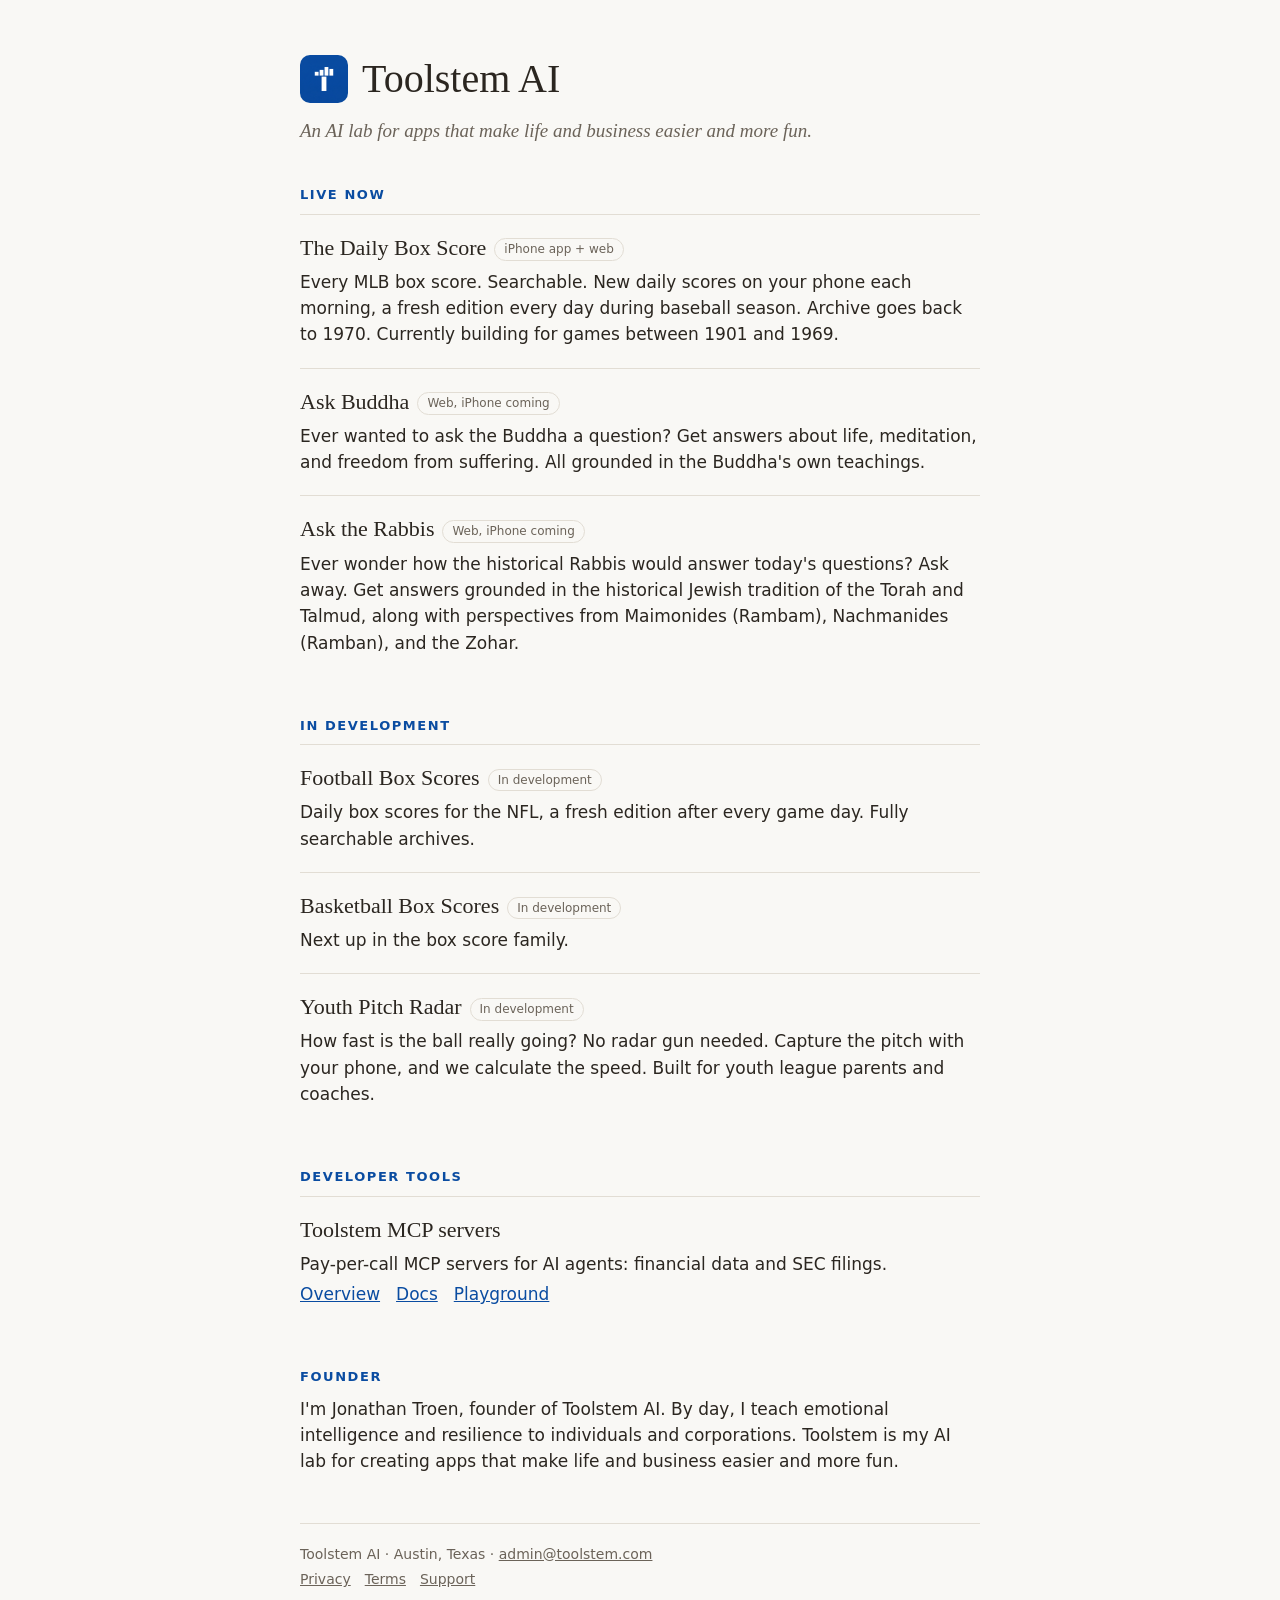
==== commit 6e1b81eb: "Product descriptions in Jonathan's own words" ====
--- a/index.html
+++ b/index.html
@@ -37,19 +37,19 @@
 
 <h2>Live now</h2>
 <div class="card"><h3><a href="/daily-box-score/">The Daily Box Score</a><span class="badge">iPhone app + web</span></h3>
-<p>Every MLB box score from last night, set like a vintage newspaper in black and white. A fresh edition each morning in season, plus an archive back to 1970.</p></div>
+<p>Every MLB box score. Searchable. New daily scores on your phone each morning, a fresh edition every day during baseball season. Archive goes back to 1970. Currently building for games between 1901 and 1969.</p></div>
 <div class="card"><h3><a href="https://askbuddha.toolstem.com">Ask Buddha</a><span class="badge">Web, iPhone coming</span></h3>
-<p>Ask a question about your life and get an answer grounded in the Buddha's own teachings, in plain words, with the source shown.</p></div>
+<p>Ever wanted to ask the Buddha a question? Get answers about life, meditation, and freedom from suffering. All grounded in the Buddha's own teachings.</p></div>
 <div class="card"><h3><a href="https://asktherabbis.toolstem.com">Ask the Rabbis</a><span class="badge">Web, iPhone coming</span></h3>
-<p>Ask a question and hear from the Jewish tradition: Torah, Talmud, Maimonides and more, with the exact source named.</p></div>
+<p>Ever wonder how the historical Rabbis would answer today's questions? Ask away. Get answers grounded in the historical Jewish tradition of the Torah and Talmud, along with perspectives from Maimonides (Rambam), Nachmanides (Ramban), and the Zohar.</p></div>
 
 <h2>In development</h2>
 <div class="card"><h3>Football Box Scores<span class="badge">In development</span></h3>
-<p>The same morning paper, for the NFL. iPhone and Android.</p></div>
+<p>Daily box scores for the NFL, a fresh edition after every game day. Fully searchable archives.</p></div>
 <div class="card"><h3>Basketball Box Scores<span class="badge">In development</span></h3>
-<p>Next in the box score family.</p></div>
+<p>Next up in the box score family.</p></div>
 <div class="card"><h3>Youth Pitch Radar<span class="badge">In development</span></h3>
-<p>Pitch speed from your phone's slow-motion video. Built for youth league parents and coaches, no radar gun needed.</p></div>
+<p>How fast is the ball really going? No radar gun needed. Capture the pitch with your phone, and we calculate the speed. Built for youth league parents and coaches.</p></div>
 
 <h2>Developer tools</h2>
 <div class="card"><h3><a href="/mcp/">Toolstem MCP servers</a></h3>
